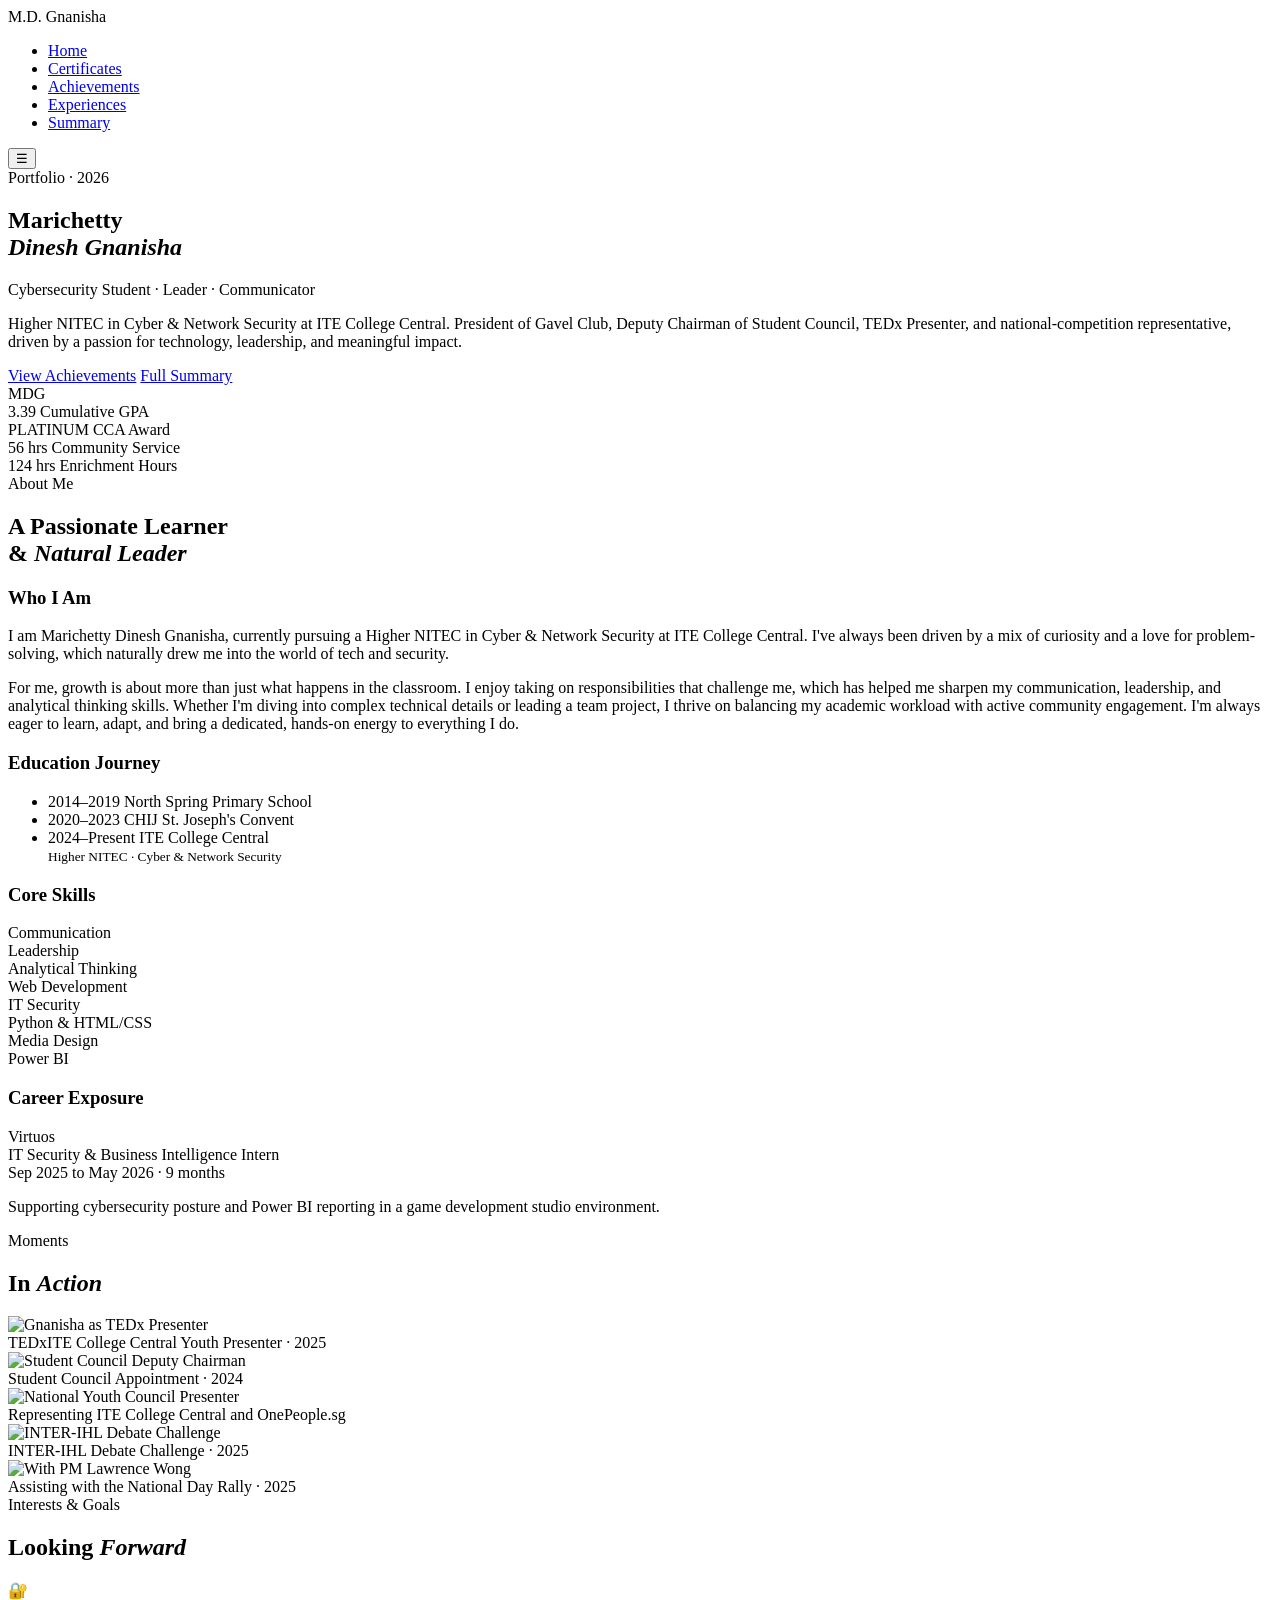
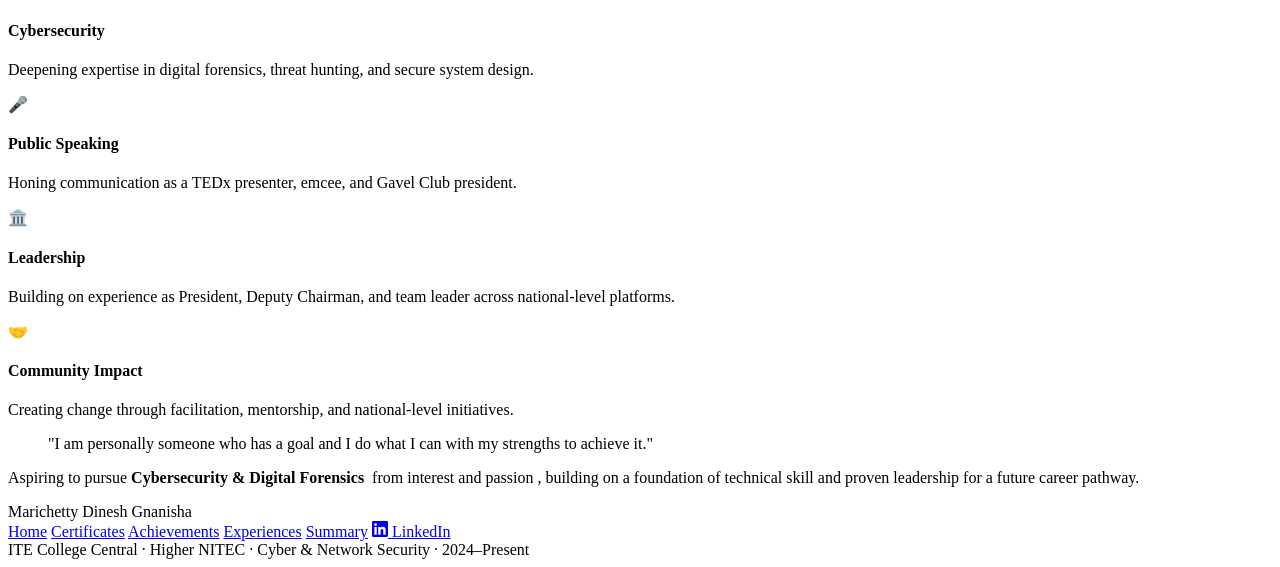
==== index.html @ 8b44d262 "Add files via upload" ====
<!DOCTYPE html>
<html lang="en">
<head>
  <meta charset="UTF-8" />
  <meta name="viewport" content="width=device-width, initial-scale=1.0" />
  <title>Gnanisha Marichetty | Portfolio</title>
  <link rel="stylesheet" href="style.css" />
  <link href="https://fonts.googleapis.com/css2?family=Playfair+Display:ital,wght@0,400;0,700;0,900;1,400&family=DM+Sans:wght@300;400;500;600&display=swap" rel="stylesheet">
</head>
<body class="page-home">

  <!-- NAV -->
  <nav class="navbar">
    <div class="nav-logo">M.D. Gnanisha</div>
    <ul class="nav-links">
      <li><a href="index.html" class="active">Home</a></li>
      <li><a href="certificates.html">Certificates</a></li>
      <li><a href="achievements.html">Achievements</a></li>
      <li><a href="experiences.html">Experiences</a></li>
      <li><a href="summary.html">Summary</a></li>
    </ul>
    <button class="nav-toggle" onclick="toggleMenu()">&#9776;</button>
  </nav>

  <!-- HERO SECTION -->
  <section class="hero">
    <div class="hero-bg-accent"></div>
    <div class="hero-content">
      <div class="hero-text">
        <span class="hero-eyebrow">Portfolio · 2026</span>
        <h1 class="hero-name">Marichetty<br><em>Dinesh Gnanisha</em></h1>
        <p class="hero-tagline">Cybersecurity Student · Leader · Communicator</p>
        <p class="hero-intro">
          Higher NITEC in Cyber &amp; Network Security at ITE College Central.
          President of Gavel Club, Deputy Chairman of Student Council,
          TEDx Presenter, and national-competition representative, driven by a
          passion for technology, leadership, and meaningful impact.
        </p>
        <div class="hero-btns">
          <a href="achievements.html" class="btn-primary">View Achievements</a>
          <a href="summary.html" class="btn-outline">Full Summary</a>
        </div>
      </div>
      <div class="hero-photo-wrap">
        <div class="photo-ring"></div>
        <img src= "img_profile_dark.jpg" ="Gnanisha Marichetty" class="hero-photo" onerror="this.style.display='none'; this.nextElementSibling.style.display='flex'">
        <div class="hero-photo-fallback">
          <span>MDG</span>
        </div>
      </div>
    </div>
  </section>

  <!-- QUICK STATS -->
  <section class="stats-section">
    <div class="stats-grid">
      <div class="stat-card">
        <span class="stat-num">3.39</span>
        <span class="stat-label">Cumulative GPA</span>
      </div>
      <div class="stat-card">
        <span class="stat-num">PLATINUM</span>
        <span class="stat-label">CCA Award</span>
      </div>
      <div class="stat-card">
        <span class="stat-num">56 hrs</span>
        <span class="stat-label">Community Service</span>
      </div>
      <div class="stat-card">
        <span class="stat-num">124 hrs</span>
        <span class="stat-label">Enrichment Hours</span>
      </div>
    </div>
  </section>

  <!-- ABOUT ME -->
  <section class="about-section">
    <div class="section-inner">
      <div class="section-label">About Me</div>
      <h2 class="section-title">A Passionate Learner<br>&amp; <em>Natural Leader</em></h2>
      <div class="about-grid">
        <div class="about-block">
          <h3>Who I Am</h3>
          <p>I am Marichetty Dinesh Gnanisha, currently pursuing a Higher NITEC in Cyber &amp; Network Security at ITE College Central. I've always been driven by a mix of curiosity and a love for problem-solving, which naturally drew me into the world of tech and security.</p>
          <p>For me, growth is about more than just what happens in the classroom. I enjoy taking on responsibilities that challenge me, which has helped me sharpen my communication, leadership, and analytical thinking skills. Whether I'm diving into complex technical details or leading a team project, I thrive on balancing my academic workload with active community engagement. I'm always eager to learn, adapt, and bring a dedicated, hands-on energy to everything I do.</p>
        </div>
        <div class="about-block">
          <h3>Education Journey</h3>
          <ul class="edu-list">
            <li>
              <span class="edu-year">2014–2019</span>
              <span class="edu-school">North Spring Primary School</span>
            </li>
            <li>
              <span class="edu-year">2020–2023</span>
              <span class="edu-school">CHIJ St. Joseph's Convent</span>
            </li>
            <li>
              <span class="edu-year">2024–Present</span>
              <span class="edu-school">ITE College Central<br><small>Higher NITEC · Cyber &amp; Network Security</small></span>
            </li>
          </ul>
        </div>
        <div class="about-block">
          <h3>Core Skills</h3>
          <div class="skills-group">
            <div class="skill-tag">Communication</div>
            <div class="skill-tag">Leadership</div>
            <div class="skill-tag">Analytical Thinking</div>
            <div class="skill-tag">Web Development</div>
            <div class="skill-tag">IT Security</div>
            <div class="skill-tag">Python &amp; HTML/CSS</div>
            <div class="skill-tag">Media Design</div>
            <div class="skill-tag">Power BI</div>
          </div>
        </div>
        <div class="about-block">
          <h3>Career Exposure</h3>
          <div class="internship-card">
            <div class="intern-company">Virtuos</div>
            <div class="intern-role">IT Security &amp; Business Intelligence Intern</div>
            <div class="intern-duration">Sep 2025 to May 2026 · 9 months</div>
            <p>Supporting cybersecurity posture and Power BI reporting in a game development studio environment.</p>
          </div>
        </div>
      </div>
    </div>
  </section>

  <!-- PHOTO GALLERY STRIP -->
  <section class="gallery-strip">
    <div class="section-inner">
      <div class="section-label">Moments</div>
      <h2 class="section-title">In <em>Action</em></h2>
      <div class="gallery-grid">
        <div class="gallery-item gallery-item-wide">
          <img src="img_presenter.png" alt="Gnanisha as TEDx Presenter" loading="lazy">
          <div class="gallery-caption">TEDxITE College Central Youth Presenter · 2025</div>
        </div>
        <div class="gallery-item">
          <img src= "img_profile_white.jpg" alt="Student Council Deputy Chairman" loading="lazy">
          <div class="gallery-caption">Student Council Appointment · 2024</div>
        </div>
        <div class="gallery-item">
          <img src= "WhatsApp Image 2026-06-02 at 8.18.15 PM.jpeg" alt="National Youth Council Presenter" loading="lazy">
          <div class="gallery-caption">Representing ITE College Central and OnePeople.sg </div>
        </div>
        <div class="gallery-item">
          <img src= "img_selfie.jpg" alt="INTER-IHL Debate Challenge" loading="lazy">
          <div class="gallery-caption">INTER-IHL Debate Challenge · 2025</div>
        </div>
        <div class="gallery-item">
          <img src= "img_deputy.jpg" alt="With PM Lawrence Wong" loading="lazy">
          <div class="gallery-caption">Assisting with the National Day Rally&nbsp;· 2025</div>
        </div>
      </div>
    </div>
  </section>

  <!-- INTERESTS -->
  <section class="interests-section">
    <div class="section-inner">
      <div class="section-label">Interests &amp; Goals</div>
      <h2 class="section-title">Looking <em>Forward</em></h2>
      <div class="interests-row">
        <div class="interest-item">
          <div class="interest-icon">🔐</div>
          <h4>Cybersecurity</h4>
          <p>Deepening expertise in digital forensics, threat hunting, and secure system design.</p>
        </div>
        <div class="interest-item">
          <div class="interest-icon">🎤</div>
          <h4>Public Speaking</h4>
          <p>Honing communication as a TEDx presenter, emcee, and Gavel Club president.</p>
        </div>
        <div class="interest-item">
          <div class="interest-icon">🏛️</div>
          <h4>Leadership</h4>
          <p>Building on experience as President, Deputy Chairman, and team leader across national-level platforms.</p>
        </div>
        <div class="interest-item">
          <div class="interest-icon">🤝</div>
          <h4>Community Impact</h4>
          <p>Creating change through facilitation, mentorship, and national-level initiatives.</p>
        </div>
      </div>
      <div class="aspiration-box">
        <blockquote>
          "I am personally someone who has a goal and I do what I can with my strengths to achieve it."
        </blockquote>
        <p>Aspiring to pursue <strong>Cybersecurity &amp; Digital Forensics</strong> &nbsp;from interest and passion , building on a foundation of technical skill and proven leadership for a future career pathway.</p>
      </div>
    </div>
  </section>

  <!-- FOOTER -->
  <footer class="footer">
    <div class="footer-inner">
      <div class="footer-name">Marichetty Dinesh Gnanisha</div>
      <div class="footer-links">
        <a href="index.html">Home</a>
        <a href="certificates.html">Certificates</a>
        <a href="achievements.html">Achievements</a>
        <a href="experiences.html">Experiences</a>
        <a href="summary.html">Summary</a>
        <a href="https://www.linkedin.com/in/gnanisha-marichetty/" target="_blank" rel="noopener" class="footer-linkedin">
          <svg xmlns="http://www.w3.org/2000/svg" width="16" height="16" fill="currentColor" viewBox="0 0 24 24"><path d="M20.447 20.452h-3.554v-5.569c0-1.328-.027-3.037-1.852-3.037-1.853 0-2.136 1.445-2.136 2.939v5.667H9.351V9h3.414v1.561h.046c.477-.9 1.637-1.85 3.37-1.85 3.601 0 4.267 2.37 4.267 5.455v6.286zM5.337 7.433a2.062 2.062 0 0 1-2.063-2.065 2.064 2.064 0 1 1 2.063 2.065zm1.782 13.019H3.555V9h3.564v11.452zM22.225 0H1.771C.792 0 0 .774 0 1.729v20.542C0 23.227.792 24 1.771 24h20.451C23.2 24 24 23.227 24 22.271V1.729C24 .774 23.2 0 22.222 0h.003z"/></svg>
          LinkedIn
        </a>
      </div>
      <div class="footer-note">ITE College Central · Higher NITEC · Cyber &amp; Network Security · 2024–Present</div>
    </div>
  </footer>

  <script src="main.js"></script>
</body>
</html>
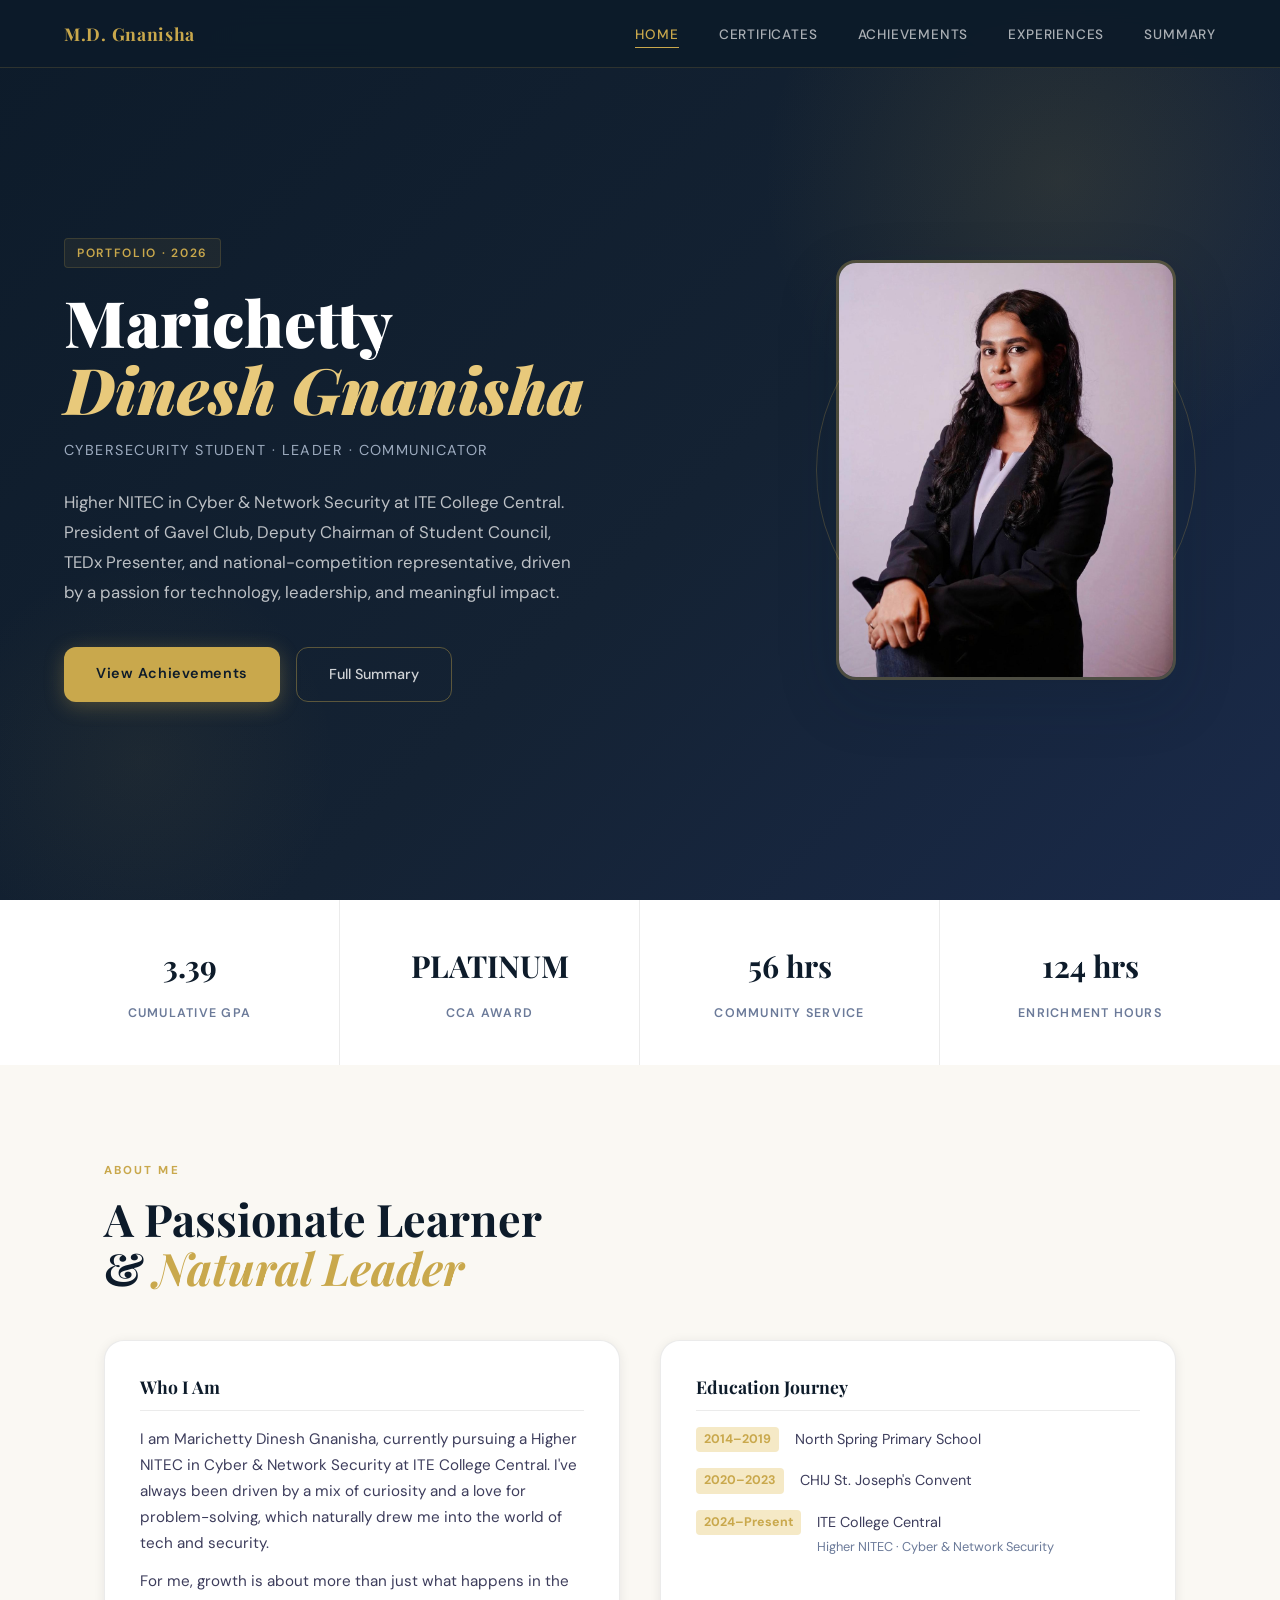
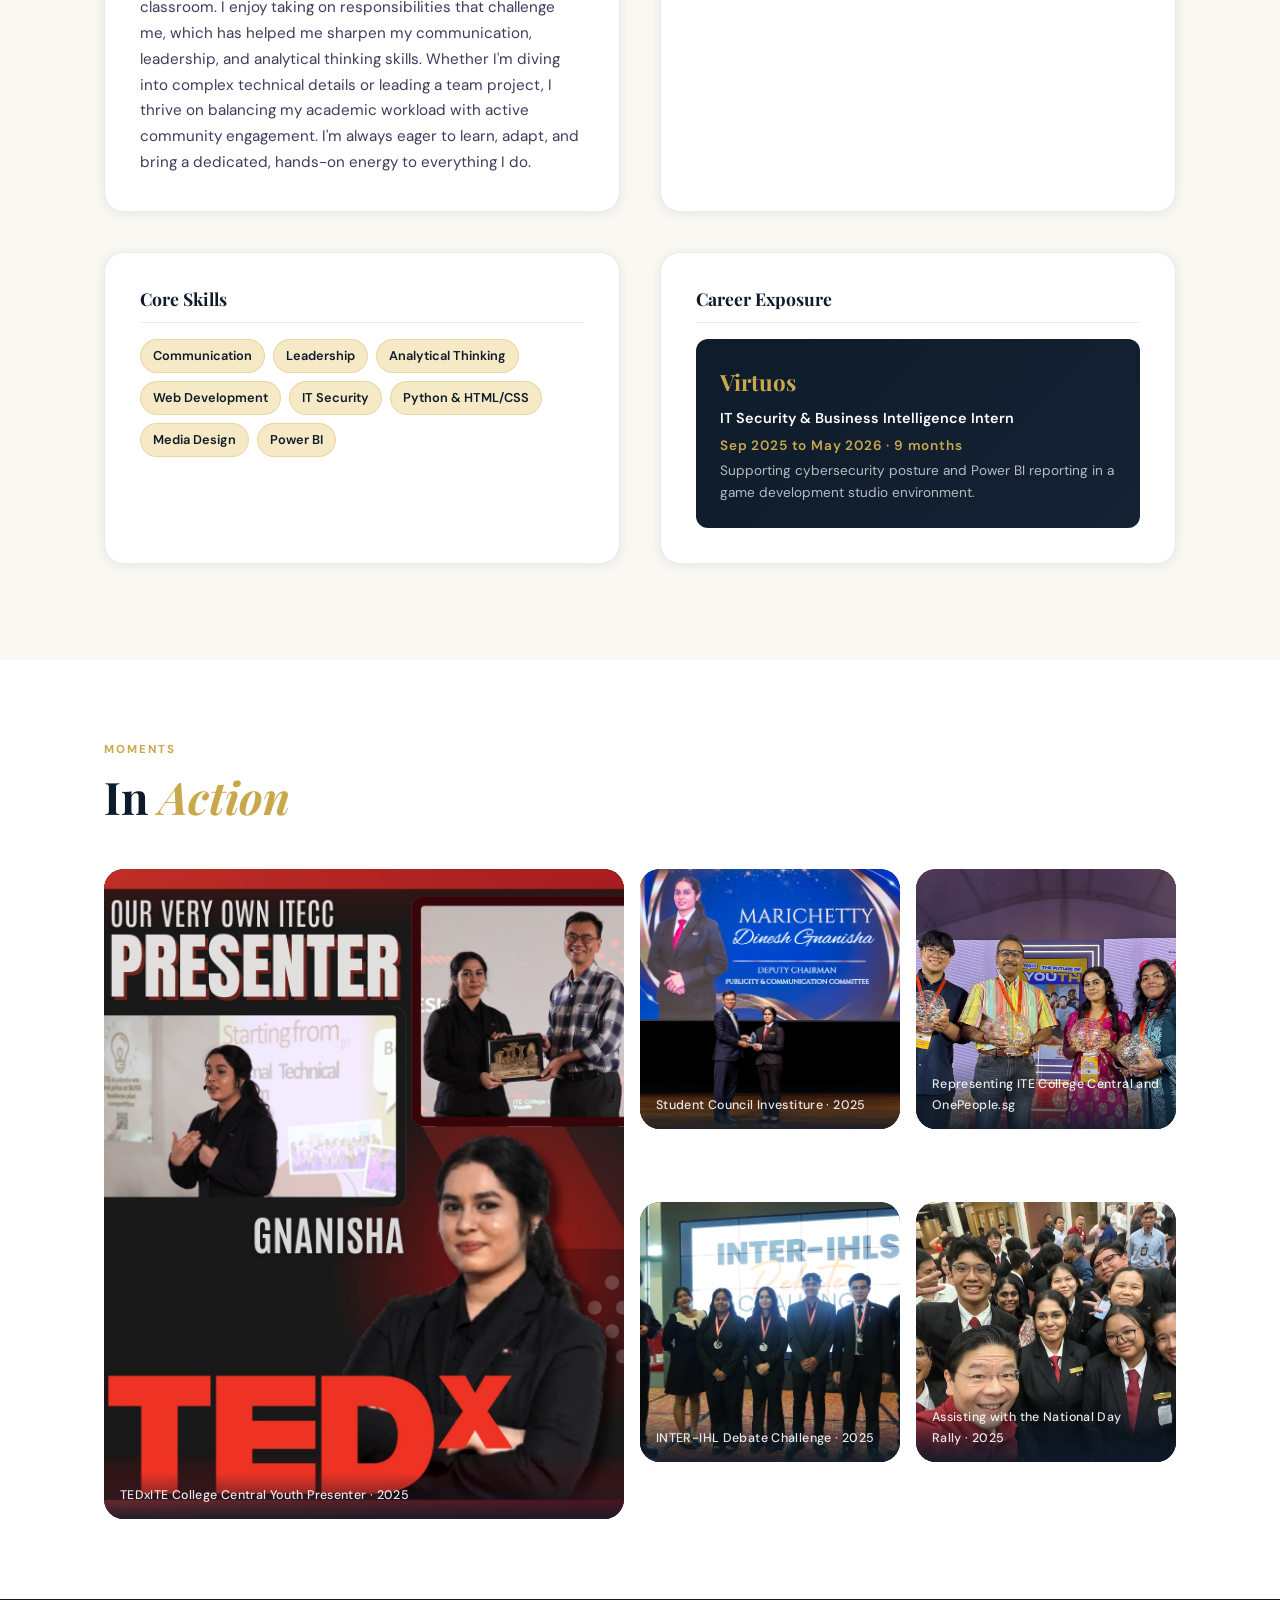
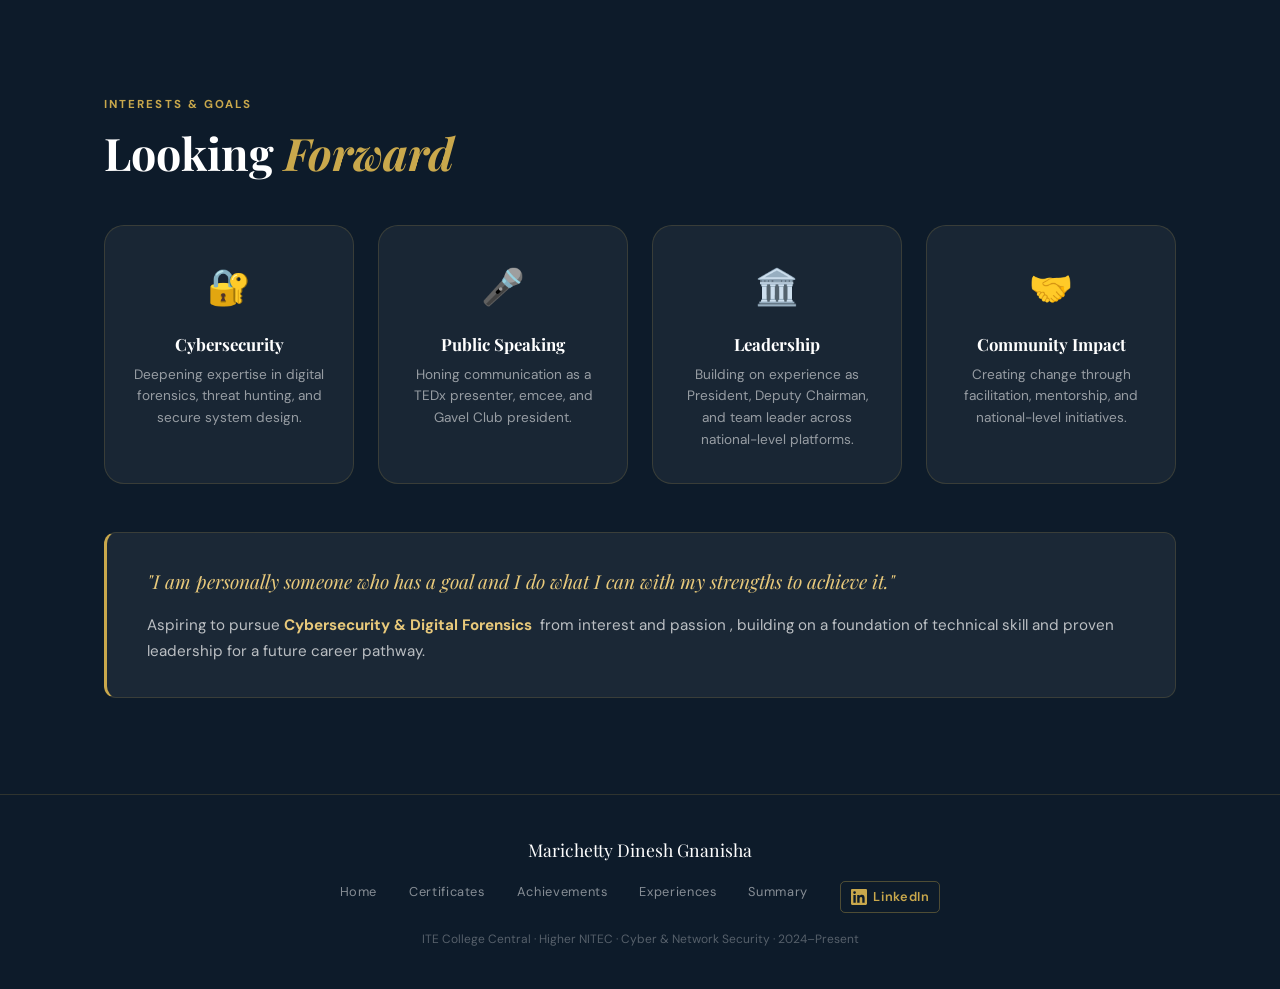
==== commit b1d5aa82: "Update index.html" ====
--- a/index.html
+++ b/index.html
@@ -139,7 +139,7 @@
         </div>
         <div class="gallery-item">
           <img src= "img_profile_white.jpg" alt="Student Council Deputy Chairman" loading="lazy">
-          <div class="gallery-caption">Student Council Appointment · 2024</div>
+          <div class="gallery-caption">Student Council Investiture · 2025</div>
         </div>
         <div class="gallery-item">
           <img src= "WhatsApp Image 2026-06-02 at 8.18.15 PM.jpeg" alt="National Youth Council Presenter" loading="lazy">
--- a/style.css
+++ b/style.css
@@ -0,0 +1,1545 @@
+/* ============================================================
+   GNANISHA PORTFOLIO – MAIN STYLESHEET
+   Design: Refined editorial with dark navy + warm gold accents
+   Fonts: Playfair Display (headings) + DM Sans (body)
+   ============================================================ */
+
+/* ---------- RESET & BASE ---------- */
+*, *::before, *::after { box-sizing: border-box; margin: 0; padding: 0; }
+
+:root {
+  --navy:       #0d1b2a;
+  --navy-mid:   #142233;
+  --navy-light: #1e3352;
+  --gold:       #c9a84c;
+  --gold-light: #e8c97b;
+  --gold-pale:  #f5e9c6;
+  --cream:      #faf8f3;
+  --white:      #ffffff;
+  --text-dark:  #1a1a2e;
+  --text-mid:   #3d3d5c;
+  --text-soft:  #6b7a99;
+  --text-light: #9eacc0;
+  --border:     rgba(201,168,76,0.18);
+  --border-soft: rgba(0,0,0,0.08);
+  --shadow-sm:  0 2px 12px rgba(13,27,42,0.08);
+  --shadow-md:  0 8px 32px rgba(13,27,42,0.14);
+  --shadow-lg:  0 20px 60px rgba(13,27,42,0.18);
+  --radius:     12px;
+  --radius-lg:  20px;
+  --transition: 0.3s ease;
+}
+
+html { scroll-behavior: smooth; }
+
+body {
+  font-family: 'DM Sans', sans-serif;
+  font-weight: 400;
+  font-size: 16px;
+  line-height: 1.7;
+  color: var(--text-dark);
+  background: var(--cream);
+  overflow-x: hidden;
+}
+
+a { color: inherit; text-decoration: none; }
+img { max-width: 100%; display: block; }
+ul { list-style: none; }
+
+/* ---------- TYPOGRAPHY ---------- */
+.playfair { font-family: 'Playfair Display', serif; }
+
+h1, h2, h3, h4 { font-family: 'Playfair Display', serif; line-height: 1.2; color: var(--navy); }
+
+em { font-style: italic; color: var(--gold); }
+
+/* ---------- NAVBAR ---------- */
+.navbar {
+  position: fixed;
+  top: 0; left: 0; right: 0;
+  z-index: 100;
+  display: flex;
+  align-items: center;
+  justify-content: space-between;
+  padding: 0 5%;
+  height: 68px;
+  background: rgba(13, 27, 42, 0.97);
+  backdrop-filter: blur(12px);
+  border-bottom: 1px solid var(--border);
+}
+
+.nav-logo {
+  font-family: 'Playfair Display', serif;
+  font-size: 1.4rem;
+  font-weight: 700;
+  color: var(--gold);
+  letter-spacing: 0.08em;
+}
+
+.nav-links {
+  display: flex;
+  gap: 2.5rem;
+  align-items: center;
+}
+
+.nav-links a {
+  font-size: 0.85rem;
+  font-weight: 500;
+  letter-spacing: 0.06em;
+  text-transform: uppercase;
+  color: rgba(255,255,255,0.65);
+  transition: color var(--transition);
+  position: relative;
+  padding-bottom: 3px;
+}
+
+.nav-links a::after {
+  content: '';
+  position: absolute;
+  bottom: -2px; left: 0;
+  width: 0; height: 1px;
+  background: var(--gold);
+  transition: width var(--transition);
+}
+
+.nav-links a:hover,
+.nav-links a.active {
+  color: var(--gold);
+}
+
+.nav-links a.active::after,
+.nav-links a:hover::after { width: 100%; }
+
+.nav-toggle {
+  display: none;
+  background: none;
+  border: none;
+  color: var(--gold);
+  font-size: 1.5rem;
+  cursor: pointer;
+}
+
+/* ---------- HERO (HOME) ---------- */
+.hero {
+  min-height: 100vh;
+  background: linear-gradient(135deg, var(--navy) 0%, var(--navy-mid) 55%, #1a2a4a 100%);
+  display: flex;
+  align-items: center;
+  position: relative;
+  overflow: hidden;
+  padding: 100px 5% 60px;
+}
+
+.hero-bg-accent {
+  position: absolute;
+  top: -120px; right: -80px;
+  width: 600px; height: 600px;
+  background: radial-gradient(circle, rgba(201,168,76,0.12) 0%, transparent 70%);
+  border-radius: 50%;
+  pointer-events: none;
+}
+
+.hero::before {
+  content: '';
+  position: absolute;
+  bottom: -60px; left: -60px;
+  width: 400px; height: 400px;
+  background: radial-gradient(circle, rgba(201,168,76,0.06) 0%, transparent 70%);
+  border-radius: 50%;
+  pointer-events: none;
+}
+
+.hero-content {
+  max-width: 1200px;
+  margin: 0 auto;
+  width: 100%;
+  display: grid;
+  grid-template-columns: 1fr 420px;
+  gap: 5rem;
+  align-items: center;
+  position: relative;
+  z-index: 1;
+}
+
+.hero-eyebrow {
+  display: inline-block;
+  font-size: 0.75rem;
+  font-weight: 600;
+  letter-spacing: 0.14em;
+  text-transform: uppercase;
+  color: var(--gold);
+  margin-bottom: 1.2rem;
+  padding: 4px 12px;
+  border: 1px solid var(--border);
+  border-radius: 4px;
+  background: rgba(201,168,76,0.08);
+}
+
+.hero-name {
+  font-size: clamp(2.8rem, 5vw, 4.5rem);
+  font-weight: 900;
+  color: var(--white);
+  line-height: 1.05;
+  margin-bottom: 1rem;
+}
+
+.hero-name em {
+  color: var(--gold-light);
+}
+
+.hero-tagline {
+  font-size: 0.9rem;
+  letter-spacing: 0.1em;
+  text-transform: uppercase;
+  color: var(--text-light);
+  margin-bottom: 1.5rem;
+}
+
+.hero-intro {
+  font-size: 1.05rem;
+  color: rgba(255,255,255,0.72);
+  line-height: 1.8;
+  max-width: 520px;
+  margin-bottom: 2.5rem;
+}
+
+.hero-btns {
+  display: flex;
+  gap: 1rem;
+  flex-wrap: wrap;
+}
+
+.btn-primary {
+  padding: 14px 32px;
+  background: var(--gold);
+  color: var(--navy);
+  font-weight: 600;
+  font-size: 0.9rem;
+  letter-spacing: 0.04em;
+  border-radius: var(--radius);
+  transition: all var(--transition);
+  box-shadow: 0 4px 20px rgba(201,168,76,0.3);
+}
+
+.btn-primary:hover {
+  background: var(--gold-light);
+  transform: translateY(-2px);
+  box-shadow: 0 8px 28px rgba(201,168,76,0.4);
+}
+
+.btn-outline {
+  padding: 14px 32px;
+  border: 1.5px solid rgba(201,168,76,0.4);
+  color: rgba(255,255,255,0.8);
+  font-weight: 500;
+  font-size: 0.9rem;
+  border-radius: var(--radius);
+  transition: all var(--transition);
+}
+
+.btn-outline:hover {
+  border-color: var(--gold);
+  color: var(--gold);
+  background: rgba(201,168,76,0.06);
+}
+
+/* HERO PHOTO */
+.hero-photo-wrap {
+  position: relative;
+  display: flex;
+  justify-content: center;
+  align-items: center;
+}
+
+.photo-ring {
+  position: absolute;
+  width: 380px; height: 380px;
+  border-radius: 50%;
+  border: 1px solid rgba(201,168,76,0.25);
+  animation: ringPulse 3s ease-in-out infinite;
+}
+
+@keyframes ringPulse {
+  0%, 100% { transform: scale(1); opacity: 0.6; }
+  50%       { transform: scale(1.04); opacity: 1; }
+}
+
+.hero-photo {
+  width: 340px; height: 420px;
+  object-fit: cover;
+  border-radius: var(--radius-lg);
+  border: 3px solid rgba(201,168,76,0.3);
+  box-shadow: var(--shadow-lg);
+  position: relative;
+  z-index: 1;
+}
+
+.hero-photo-fallback {
+  display: none;
+  width: 340px; height: 420px;
+  background: linear-gradient(135deg, var(--navy-light), var(--navy));
+  border-radius: var(--radius-lg);
+  border: 3px solid var(--border);
+  justify-content: center;
+  align-items: center;
+  font-family: 'Playfair Display', serif;
+  font-size: 4rem;
+  font-weight: 700;
+  color: var(--gold);
+  box-shadow: var(--shadow-lg);
+}
+
+/* ---------- STATS ---------- */
+.stats-section {
+  background: var(--white);
+  padding: 0;
+  position: relative;
+  z-index: 2;
+}
+
+.stats-grid {
+  display: grid;
+  grid-template-columns: repeat(4, 1fr);
+  max-width: 1200px;
+  margin: 0 auto;
+}
+
+.stat-card {
+  padding: 2.5rem 2rem;
+  text-align: center;
+  border-right: 1px solid var(--border-soft);
+  transition: background var(--transition);
+}
+
+.stat-card:last-child { border-right: none; }
+.stat-card:hover { background: var(--gold-pale); }
+
+.stat-num {
+  display: block;
+  font-family: 'Playfair Display', serif;
+  font-size: 1.9rem;
+  font-weight: 700;
+  color: var(--navy);
+  margin-bottom: 0.4rem;
+}
+
+.stat-label {
+  font-size: 0.78rem;
+  font-weight: 600;
+  letter-spacing: 0.1em;
+  text-transform: uppercase;
+  color: var(--text-soft);
+}
+
+/* ---------- SECTIONS ---------- */
+.section-inner {
+  max-width: 1200px;
+  margin: 0 auto;
+  padding: 0 5%;
+}
+
+.section-label {
+  font-size: 0.72rem;
+  font-weight: 700;
+  letter-spacing: 0.18em;
+  text-transform: uppercase;
+  color: var(--gold);
+  margin-bottom: 0.8rem;
+}
+
+.section-title {
+  font-size: clamp(2rem, 3.5vw, 3rem);
+  font-weight: 700;
+  color: var(--navy);
+  line-height: 1.1;
+  margin-bottom: 3rem;
+}
+
+/* ---------- ABOUT SECTION ---------- */
+.about-section {
+  padding: 6rem 0;
+  background: var(--cream);
+}
+
+.about-grid {
+  display: grid;
+  grid-template-columns: repeat(2, 1fr);
+  gap: 2.5rem;
+}
+
+.about-block {
+  background: var(--white);
+  border-radius: var(--radius-lg);
+  padding: 2.2rem;
+  border: 1px solid var(--border-soft);
+  box-shadow: var(--shadow-sm);
+  transition: box-shadow var(--transition), transform var(--transition);
+}
+
+.about-block:hover {
+  box-shadow: var(--shadow-md);
+  transform: translateY(-3px);
+}
+
+.about-block h3 {
+  font-size: 1.1rem;
+  font-weight: 700;
+  color: var(--navy);
+  margin-bottom: 1rem;
+  padding-bottom: 0.8rem;
+  border-bottom: 1px solid var(--border-soft);
+}
+
+.about-block p { color: var(--text-mid); font-size: 0.95rem; margin-bottom: 0.8rem; }
+.about-block p:last-child { margin-bottom: 0; }
+
+.edu-list { display: flex; flex-direction: column; gap: 1rem; }
+.edu-list li { display: flex; gap: 1rem; align-items: flex-start; }
+.edu-year { font-size: 0.78rem; font-weight: 700; color: var(--gold); background: var(--gold-pale); padding: 2px 8px; border-radius: 4px; white-space: nowrap; }
+.edu-school { font-size: 0.9rem; color: var(--text-mid); }
+.edu-school small { display: block; font-size: 0.8rem; color: var(--text-soft); margin-top: 2px; }
+
+.skills-group { display: flex; flex-wrap: wrap; gap: 0.5rem; }
+.skill-tag { background: var(--gold-pale); color: var(--navy); font-size: 0.8rem; font-weight: 600; padding: 5px 12px; border-radius: 20px; border: 1px solid rgba(201,168,76,0.3); }
+
+.internship-card {
+  background: linear-gradient(135deg, var(--navy) 0%, var(--navy-mid) 100%);
+  border-radius: var(--radius);
+  padding: 1.5rem;
+  color: var(--white);
+}
+
+.intern-company { font-family: 'Playfair Display', serif; font-size: 1.4rem; font-weight: 700; color: var(--gold); margin-bottom: 0.3rem; }
+.intern-role { font-size: 0.9rem; font-weight: 600; color: var(--white); margin-bottom: 0.2rem; }
+.intern-duration { font-size: 0.78rem; color: rgba(255,255,255,0.55); letter-spacing: 0.06em; margin-bottom: 0.8rem; }
+.internship-card p { font-size: 0.85rem; color: rgba(255,255,255,0.7); line-height: 1.6; }
+
+/* ---------- INTERESTS ---------- */
+.interests-section { padding: 6rem 0; background: var(--navy); }
+.interests-section .section-label { color: var(--gold); }
+.interests-section .section-title { color: var(--white); }
+
+.interests-row {
+  display: grid;
+  grid-template-columns: repeat(4, 1fr);
+  gap: 1.5rem;
+  margin-bottom: 3rem;
+}
+
+.interest-item {
+  background: rgba(255,255,255,0.05);
+  border: 1px solid var(--border);
+  border-radius: var(--radius-lg);
+  padding: 2rem 1.5rem;
+  text-align: center;
+  transition: background var(--transition), transform var(--transition);
+}
+
+.interest-item:hover {
+  background: rgba(201,168,76,0.1);
+  transform: translateY(-4px);
+}
+
+.interest-icon { font-size: 2.2rem; margin-bottom: 1rem; }
+.interest-item h4 { color: var(--white); font-size: 1.05rem; margin-bottom: 0.6rem; }
+.interest-item p { font-size: 0.85rem; color: rgba(255,255,255,0.55); line-height: 1.6; }
+
+.aspiration-box {
+  background: rgba(255,255,255,0.06);
+  border: 1px solid var(--border);
+  border-left: 3px solid var(--gold);
+  border-radius: var(--radius);
+  padding: 2rem 2.5rem;
+}
+
+.aspiration-box blockquote {
+  font-family: 'Playfair Display', serif;
+  font-style: italic;
+  font-size: 1.2rem;
+  color: var(--gold-light);
+  margin-bottom: 1rem;
+}
+
+.aspiration-box p { font-size: 0.95rem; color: rgba(255,255,255,0.7); }
+.aspiration-box strong { color: var(--gold-light); }
+
+/* ---------- PAGE HERO (inner pages) ---------- */
+.page-hero {
+  padding: 140px 5% 70px;
+  background: linear-gradient(135deg, var(--navy) 0%, var(--navy-mid) 100%);
+  position: relative;
+  overflow: hidden;
+}
+
+.page-hero::before {
+  content: '';
+  position: absolute;
+  top: -100px; right: -100px;
+  width: 500px; height: 500px;
+  background: radial-gradient(circle, rgba(201,168,76,0.1) 0%, transparent 70%);
+  border-radius: 50%;
+}
+
+.page-hero-ach { background: linear-gradient(135deg, #0d1b2a 0%, #1a1a3e 100%); }
+.page-hero-exp { background: linear-gradient(135deg, #0d2015 0%, #0d1b2a 100%); }
+.page-hero-sum { background: linear-gradient(135deg, #1a0d2e 0%, #0d1b2a 100%); }
+
+.page-hero-inner { max-width: 900px; margin: 0 auto; position: relative; z-index: 1; }
+.page-hero-title { font-size: clamp(2.5rem, 4vw, 3.8rem); color: var(--white); margin-bottom: 1rem; }
+.page-hero p { font-size: 1.05rem; color: rgba(255,255,255,0.65); max-width: 600px; }
+
+/* ---------- CERTIFICATES ---------- */
+.cert-main {}
+.cert-section { padding: 6rem 0; background: var(--cream); }
+.cert-section-alt { background: var(--white); }
+
+.nlevel-grid {
+  display: grid;
+  grid-template-columns: 1fr 1.6fr;
+  gap: 2rem;
+  margin-bottom: 2rem;
+}
+
+.nlevel-card {
+  background: var(--white);
+  border-radius: var(--radius-lg);
+  padding: 2.5rem;
+  border: 1px solid var(--border-soft);
+  box-shadow: var(--shadow-sm);
+  transition: box-shadow var(--transition);
+}
+
+.nlevel-card:hover { box-shadow: var(--shadow-md); }
+
+.nlevel-primary {
+  border: 2px solid var(--gold);
+  box-shadow: 0 8px 32px rgba(201,168,76,0.15);
+}
+
+.nlevel-badge {
+  display: inline-block;
+  font-size: 0.75rem;
+  font-weight: 700;
+  letter-spacing: 0.1em;
+  padding: 4px 12px;
+  border-radius: 4px;
+  margin-bottom: 1rem;
+}
+
+.badge-na { background: rgba(74,144,226,0.12); color: #2b6cb0; }
+.badge-nt { background: var(--gold-pale); color: #7a5c00; }
+
+.nlevel-card h3 { font-size: 1.15rem; margin-bottom: 1.2rem; }
+
+.nlevel-details { margin-bottom: 1.5rem; }
+.detail-row { display: flex; justify-content: space-between; padding: 0.5rem 0; border-bottom: 1px solid var(--border-soft); font-size: 0.88rem; }
+.detail-label { color: var(--text-soft); font-weight: 500; }
+.detail-val { color: var(--text-dark); font-weight: 600; }
+.detail-val.highlight { color: var(--gold); }
+
+.results-table { width: 100%; border-collapse: collapse; font-size: 0.9rem; }
+.results-table th { text-align: left; padding: 8px 10px; background: var(--cream); font-size: 0.75rem; letter-spacing: 0.06em; text-transform: uppercase; color: var(--text-soft); }
+.results-table td { padding: 10px; border-bottom: 1px solid var(--border-soft); color: var(--text-mid); }
+
+.grade { font-weight: 700; padding: 3px 10px; border-radius: 4px; font-size: 0.85rem; }
+.grade-a { background: rgba(72,187,120,0.12); color: #276749; }
+.grade-c { background: rgba(237,137,54,0.12); color: #7b341e; }
+.grade-good { background: rgba(66,153,225,0.12); color: #2b4fa8; }
+
+.cert-cards-grid {
+  display: grid;
+  grid-template-columns: repeat(4, 1fr);
+  gap: 1.5rem;
+  margin-bottom: 3rem;
+}
+
+.cert-card {
+  background: var(--cream);
+  border-radius: var(--radius-lg);
+  padding: 2rem 1.8rem;
+  border: 1px solid var(--border-soft);
+  text-align: center;
+  transition: all var(--transition);
+  position: relative;
+}
+
+.cert-card:hover {
+  box-shadow: var(--shadow-md);
+  transform: translateY(-4px);
+  background: var(--white);
+}
+
+.cert-card-highlight {
+  background: var(--navy);
+  border-color: var(--gold);
+}
+
+.cert-card-highlight h3, .cert-card-highlight p { color: var(--white); }
+.cert-card-highlight .cert-icon { filter: none; }
+.cert-card-highlight .cert-year { background: var(--gold); color: var(--navy); }
+
+.cert-icon { font-size: 2rem; margin-bottom: 1rem; }
+.cert-card h3 { font-size: 1rem; margin-bottom: 0.7rem; color: var(--navy); }
+.cert-card p { font-size: 0.85rem; color: var(--text-soft); line-height: 1.6; margin-bottom: 1rem; }
+.cert-year { font-size: 0.72rem; font-weight: 700; letter-spacing: 0.1em; background: var(--gold-pale); color: var(--navy); padding: 3px 10px; border-radius: 4px; }
+
+/* GPA BLOCK */
+.gpa-block {
+  background: var(--navy);
+  border-radius: var(--radius-lg);
+  padding: 2.5rem 3rem;
+  display: flex;
+  align-items: center;
+  justify-content: center;
+  gap: 3rem;
+}
+
+.gpa-item { text-align: center; }
+.gpa-num { display: block; font-family: 'Playfair Display', serif; font-size: 2rem; font-weight: 700; color: var(--white); margin-bottom: 0.3rem; }
+.gpa-lbl { font-size: 0.75rem; letter-spacing: 0.1em; text-transform: uppercase; color: var(--text-light); }
+.platinum-text { color: var(--gold) !important; }
+.gpa-divider { width: 1px; height: 60px; background: var(--border); }
+
+/* TIMELINE CERTS */
+.timeline-certs {
+  position: relative;
+  padding-left: 2.5rem;
+}
+
+.timeline-certs::before {
+  content: '';
+  position: absolute;
+  left: 10px; top: 0; bottom: 0;
+  width: 1px;
+  background: linear-gradient(to bottom, var(--gold), transparent);
+}
+
+.timeline-item {
+  position: relative;
+  padding-bottom: 2.5rem;
+  display: flex;
+  gap: 1.5rem;
+  align-items: flex-start;
+}
+
+.timeline-dot {
+  position: absolute;
+  left: -2rem;
+  top: 5px;
+  width: 14px; height: 14px;
+  border-radius: 50%;
+  background: var(--white);
+  border: 2px solid var(--gold);
+  flex-shrink: 0;
+}
+
+.dot-gold { background: var(--gold) !important; }
+
+.timeline-content { flex: 1; }
+.timeline-year { font-size: 0.72rem; font-weight: 700; letter-spacing: 0.1em; color: var(--gold); text-transform: uppercase; display: block; margin-bottom: 0.4rem; }
+.timeline-content h4 { font-size: 1rem; margin-bottom: 0.3rem; color: var(--navy); }
+.timeline-content p { font-size: 0.88rem; color: var(--text-soft); }
+
+/* ---------- ACHIEVEMENTS ---------- */
+.ach-main {}
+.ach-section { padding: 6rem 0; background: var(--cream); }
+.ach-section-alt { background: var(--white); }
+
+.ach-feature-grid {
+  display: grid;
+  grid-template-columns: 1.4fr 1fr 1fr;
+  gap: 2rem;
+}
+
+.ach-feature-card {
+  background: var(--white);
+  border-radius: var(--radius-lg);
+  padding: 2.5rem;
+  border: 1px solid var(--border-soft);
+  box-shadow: var(--shadow-sm);
+  transition: all var(--transition);
+  position: relative;
+}
+
+.ach-feature-card:hover {
+  box-shadow: var(--shadow-md);
+  transform: translateY(-4px);
+}
+
+.ach-featured {
+  background: linear-gradient(145deg, var(--navy) 0%, var(--navy-mid) 100%);
+  border-color: var(--gold);
+  box-shadow: 0 8px 40px rgba(13,27,42,0.25);
+}
+
+.ach-featured h3, .ach-featured h4, .ach-featured p { color: var(--white); }
+.ach-featured h4 { color: var(--gold-light); font-size: 0.9rem; margin-top: 0.2rem; }
+.ach-featured .ach-year-tag { background: var(--gold); color: var(--navy); }
+
+.ach-badge { font-size: 2.4rem; margin-bottom: 1.2rem; }
+.ach-feature-card h3 { font-size: 1.3rem; margin-bottom: 0.3rem; }
+.ach-feature-card h4 { font-size: 0.9rem; color: var(--gold); margin-bottom: 1rem; }
+.ach-feature-card p { font-size: 0.9rem; color: var(--text-soft); line-height: 1.7; margin-bottom: 1rem; }
+.ach-year-tag { font-size: 0.72rem; font-weight: 700; background: var(--gold-pale); color: var(--navy); padding: 4px 10px; border-radius: 4px; }
+
+.comp-grid {
+  display: grid;
+  grid-template-columns: repeat(2, 1fr);
+  gap: 2rem;
+}
+
+.comp-card {
+  background: var(--cream);
+  border-radius: var(--radius-lg);
+  padding: 2.5rem;
+  border: 1px solid var(--border-soft);
+  transition: all var(--transition);
+  position: relative;
+}
+
+.comp-card:hover { box-shadow: var(--shadow-md); transform: translateY(-3px); }
+
+.comp-card-podium {
+  background: var(--navy);
+  border-color: var(--gold);
+}
+
+.comp-card-podium .comp-rank { background: var(--gold); color: var(--navy); }
+.comp-card-podium h3 { color: var(--white); }
+.comp-card-podium .comp-org { color: var(--gold-light); }
+.comp-card-podium p { color: rgba(255,255,255,0.7); }
+.comp-card-podium .comp-tag, .comp-card-podium .comp-year { background: rgba(255,255,255,0.1); color: rgba(255,255,255,0.7); }
+
+.comp-rank {
+  display: inline-block;
+  font-size: 0.75rem;
+  font-weight: 700;
+  padding: 4px 12px;
+  border-radius: 4px;
+  background: var(--gold-pale);
+  color: #7a5c00;
+  margin-bottom: 0.8rem;
+}
+
+.comp-rank-participant { background: rgba(74,144,226,0.12); color: #2b6cb0; }
+.comp-rank-silver { background: rgba(160,174,192,0.2); color: #4a5568; }
+.comp-rank-top10 { background: rgba(72,187,120,0.12); color: #276749; }
+
+.comp-card h3 { font-size: 1.15rem; margin-bottom: 0.3rem; }
+.comp-org { font-size: 0.82rem; color: var(--text-soft); margin-bottom: 1rem; font-style: italic; }
+.comp-card p { font-size: 0.9rem; color: var(--text-mid); line-height: 1.7; margin-bottom: 1rem; }
+.comp-tag, .comp-year {
+  display: inline-block;
+  font-size: 0.72rem;
+  font-weight: 600;
+  padding: 3px 10px;
+  border-radius: 4px;
+  margin-right: 0.5rem;
+  background: var(--gold-pale);
+  color: var(--navy);
+}
+.comp-year { background: rgba(0,0,0,0.05); color: var(--text-soft); }
+
+/* SPEAKING LIST */
+.speaking-list { display: flex; flex-direction: column; gap: 1px; }
+
+.speaking-item {
+  display: flex;
+  gap: 2rem;
+  align-items: flex-start;
+  padding: 1.5rem;
+  border-radius: var(--radius);
+  transition: background var(--transition);
+}
+
+.speaking-item:hover { background: var(--white); }
+
+.speaking-meta { min-width: 120px; }
+.speaking-role {
+  display: inline-block;
+  font-size: 0.72rem;
+  font-weight: 700;
+  letter-spacing: 0.08em;
+  text-transform: uppercase;
+  padding: 4px 10px;
+  border-radius: 4px;
+  background: var(--gold-pale);
+  color: #7a5c00;
+  margin-bottom: 0.4rem;
+  white-space: nowrap;
+}
+.speaking-date { display: block; font-size: 0.78rem; color: var(--text-soft); }
+
+.speaking-info h4 { font-size: 1rem; margin-bottom: 0.3rem; color: var(--navy); }
+.speaking-info p { font-size: 0.88rem; color: var(--text-soft); }
+
+.extra-grid {
+  display: grid;
+  grid-template-columns: repeat(4, 1fr);
+  gap: 1.5rem;
+}
+
+.extra-card {
+  background: var(--white);
+  border-radius: var(--radius-lg);
+  padding: 2rem;
+  border: 1px solid var(--border-soft);
+  transition: all var(--transition);
+  text-align: center;
+}
+
+.extra-card:hover { box-shadow: var(--shadow-md); transform: translateY(-3px); }
+.extra-icon { font-size: 2rem; margin-bottom: 1rem; }
+.extra-card h4 { font-size: 0.95rem; margin-bottom: 0.5rem; color: var(--navy); }
+.extra-card p { font-size: 0.85rem; color: var(--text-soft); line-height: 1.6; }
+
+/* ---------- EXPERIENCES ---------- */
+.exp-main {}
+.exp-section { padding: 6rem 0; background: var(--cream); }
+.exp-section-alt { background: var(--white); }
+
+.internship-full {
+  background: var(--white);
+  border-radius: var(--radius-lg);
+  padding: 2.5rem;
+  border: 1px solid var(--border-soft);
+  box-shadow: var(--shadow-md);
+}
+
+.intern-header { margin-bottom: 2rem; }
+.intern-logo-block {
+  display: flex;
+  gap: 1.5rem;
+  align-items: center;
+}
+
+.intern-company-badge {
+  background: linear-gradient(135deg, var(--navy), var(--navy-mid));
+  color: var(--gold);
+  font-family: 'Playfair Display', serif;
+  font-size: 1.8rem;
+  font-weight: 700;
+  padding: 1.2rem 2rem;
+  border-radius: var(--radius);
+  border: 2px solid var(--gold);
+}
+
+.intern-title { font-size: 1.2rem; font-weight: 700; color: var(--navy); margin-bottom: 0.3rem; }
+.intern-duration { font-size: 0.85rem; color: var(--gold); font-weight: 600; margin-bottom: 0.2rem; }
+.intern-industry { font-size: 0.82rem; color: var(--text-soft); }
+
+.intern-overview { font-size: 0.95rem; color: var(--text-mid); line-height: 1.8; margin-bottom: 2rem; padding-bottom: 2rem; border-bottom: 1px solid var(--border-soft); }
+
+.intern-roles-grid { display: grid; grid-template-columns: 1fr 1fr; gap: 2rem; }
+.intern-role-block { padding: 1.5rem; background: var(--cream); border-radius: var(--radius); }
+.intern-role-block h4 { font-size: 0.95rem; margin-bottom: 1rem; color: var(--navy); }
+.intern-role-block ul { display: flex; flex-direction: column; gap: 0.5rem; }
+.intern-role-block li { font-size: 0.88rem; color: var(--text-mid); padding-left: 1rem; position: relative; }
+.intern-role-block li::before { content: '·'; position: absolute; left: 0; color: var(--gold); font-weight: 700; }
+
+.projects-grid {
+  display: grid;
+  grid-template-columns: repeat(3, 1fr);
+  gap: 1.5rem;
+}
+
+.project-card {
+  background: var(--white);
+  border-radius: var(--radius-lg);
+  padding: 2rem;
+  border: 1px solid var(--border-soft);
+  transition: all var(--transition);
+  position: relative;
+}
+
+.project-card:hover { box-shadow: var(--shadow-md); transform: translateY(-3px); }
+
+.proj-highlight {
+  background: var(--navy);
+  border-color: var(--gold);
+}
+.proj-highlight h3, .proj-highlight p { color: var(--white) !important; }
+.proj-highlight .proj-num { color: var(--gold); }
+.proj-highlight .proj-tools span { background: rgba(255,255,255,0.1); color: rgba(255,255,255,0.8); }
+
+.proj-num { font-family: 'Playfair Display', serif; font-size: 2rem; font-weight: 900; color: var(--gold-pale); margin-bottom: 0.8rem; line-height: 1; }
+.project-card h3 { font-size: 1rem; margin-bottom: 0.7rem; color: var(--navy); }
+.project-card p { font-size: 0.87rem; color: var(--text-soft); line-height: 1.6; margin-bottom: 1rem; }
+.proj-tools { display: flex; flex-wrap: wrap; gap: 0.4rem; }
+.proj-tools span { font-size: 0.72rem; font-weight: 600; padding: 3px 10px; border-radius: 4px; background: var(--gold-pale); color: var(--navy); }
+
+/* CCA TABS */
+.cca-tabs { background: var(--white); border-radius: var(--radius-lg); overflow: hidden; border: 1px solid var(--border-soft); box-shadow: var(--shadow-sm); }
+
+.tab-buttons { display: flex; border-bottom: 1px solid var(--border-soft); }
+.tab-btn {
+  flex: 1; padding: 1rem; font-size: 0.88rem; font-weight: 600;
+  background: none; border: none; cursor: pointer;
+  color: var(--text-soft); transition: all var(--transition);
+  border-bottom: 2px solid transparent;
+  font-family: 'DM Sans', sans-serif;
+}
+
+.tab-btn.active { color: var(--navy); border-bottom-color: var(--gold); background: var(--gold-pale); }
+.tab-btn:hover { color: var(--navy); background: var(--cream); }
+
+.tab-content { padding: 2rem; }
+.tab-content.hidden { display: none; }
+
+.tab-header-info {
+  display: flex;
+  justify-content: space-between;
+  align-items: flex-start;
+  margin-bottom: 1.5rem;
+  padding-bottom: 1.5rem;
+  border-bottom: 1px solid var(--border-soft);
+}
+
+.tab-header-info h3 { font-size: 1.2rem; margin-bottom: 0.3rem; }
+.tab-header-info p { font-size: 0.85rem; color: var(--text-soft); }
+
+.cca-roles-badges { display: flex; flex-direction: column; gap: 0.4rem; align-items: flex-end; }
+.role-badge { font-size: 0.72rem; font-weight: 600; padding: 3px 10px; border-radius: 4px; background: var(--gold-pale); color: var(--navy); white-space: nowrap; }
+.role-badge-leader { background: var(--navy); color: var(--gold); }
+
+.activity-list { display: flex; flex-direction: column; }
+
+.activity-item {
+  display: grid;
+  grid-template-columns: 48px 1fr auto;
+  gap: 1rem;
+  align-items: center;
+  padding: 0.9rem 0.5rem;
+  border-bottom: 1px solid var(--border-soft);
+  transition: background var(--transition);
+}
+
+.activity-item:hover { background: var(--cream); border-radius: 8px; }
+.act-year { font-size: 0.75rem; font-weight: 700; color: var(--gold); }
+.act-name { font-size: 0.9rem; color: var(--text-dark); }
+.act-role { font-size: 0.75rem; color: var(--text-soft); white-space: nowrap; font-weight: 600; }
+
+/* HOURS */
+.hours-summary { display: flex; gap: 2rem; margin-bottom: 3rem; }
+.hours-card {
+  flex: 1; text-align: center; border-radius: var(--radius-lg); padding: 2.5rem;
+  color: var(--white);
+}
+.hours-service { background: linear-gradient(135deg, var(--navy) 0%, #1a3a5c 100%); border: 2px solid var(--gold); }
+.hours-enrichment { background: linear-gradient(135deg, #1a0d2e 0%, #2d1a4d 100%); border: 2px solid var(--gold); }
+.hours-num { display: block; font-family: 'Playfair Display', serif; font-size: 3rem; font-weight: 700; color: var(--gold); }
+.hours-lbl { font-size: 0.85rem; letter-spacing: 0.08em; text-transform: uppercase; color: rgba(255,255,255,0.65); }
+
+.service-table-wrap { overflow-x: auto; }
+.service-table { width: 100%; border-collapse: collapse; font-size: 0.9rem; }
+.service-table th { text-align: left; padding: 10px 12px; background: var(--navy); color: var(--gold); font-size: 0.75rem; letter-spacing: 0.08em; text-transform: uppercase; }
+.service-table td { padding: 10px 12px; border-bottom: 1px solid var(--border-soft); color: var(--text-mid); }
+.service-table tr:hover td { background: var(--gold-pale); }
+
+/* ---------- SUMMARY ---------- */
+.sum-main {}
+.sum-section { padding: 6rem 0; background: var(--cream); }
+.sum-section-alt { background: var(--white); }
+
+.profile-summary-card {
+  background: var(--navy);
+  border-radius: var(--radius-lg);
+  padding: 3rem;
+  display: flex;
+  align-items: center;
+  gap: 3rem;
+  border: 1px solid var(--border);
+  box-shadow: var(--shadow-lg);
+}
+
+.pscard-avatar {
+  width: 90px; height: 90px;
+  border-radius: 50%;
+  background: var(--border);
+  border: 2px solid var(--gold);
+  display: flex;
+  align-items: center;
+  justify-content: center;
+  font-family: 'Playfair Display', serif;
+  font-size: 1.6rem;
+  color: var(--gold);
+  flex-shrink: 0;
+}
+
+.pscard-name { font-family: 'Playfair Display', serif; font-size: 1.6rem; font-weight: 700; color: var(--white); margin-bottom: 0.3rem; }
+.pscard-title { font-size: 0.88rem; color: rgba(255,255,255,0.55); margin-bottom: 0.8rem; }
+.pscard-tags { display: flex; gap: 0.5rem; flex-wrap: wrap; }
+.pscard-tags span { font-size: 0.72rem; font-weight: 600; padding: 3px 10px; border-radius: 4px; background: rgba(201,168,76,0.15); color: var(--gold-light); border: 1px solid var(--border); }
+
+.pscard-right { display: flex; gap: 2rem; margin-left: auto; }
+.pscard-stat { text-align: center; }
+.ps-num { display: block; font-family: 'Playfair Display', serif; font-size: 1.5rem; font-weight: 700; color: var(--white); }
+.ps-num.plat { color: var(--gold); font-size: 1.1rem; }
+.ps-lbl { font-size: 0.7rem; letter-spacing: 0.08em; text-transform: uppercase; color: rgba(255,255,255,0.45); }
+
+/* FULL TIMELINE */
+.full-timeline { display: flex; flex-direction: column; gap: 2rem; }
+
+.ft-group {
+  background: var(--white);
+  border-radius: var(--radius-lg);
+  overflow: hidden;
+  border: 1px solid var(--border-soft);
+  box-shadow: var(--shadow-sm);
+}
+
+.ft-group-label {
+  background: var(--navy);
+  color: var(--gold);
+  font-size: 0.78rem;
+  font-weight: 700;
+  letter-spacing: 0.12em;
+  text-transform: uppercase;
+  padding: 0.8rem 1.5rem;
+}
+
+.ft-item {
+  display: flex;
+  align-items: flex-start;
+  gap: 1rem;
+  padding: 1rem 1.5rem;
+  border-bottom: 1px solid var(--border-soft);
+  transition: background var(--transition);
+}
+
+.ft-item:last-child { border-bottom: none; }
+.ft-item:hover { background: var(--cream); }
+
+.ft-dot { width: 8px; height: 8px; border-radius: 50%; background: var(--text-light); flex-shrink: 0; margin-top: 8px; }
+.ft-dot-gold { background: var(--gold) !important; box-shadow: 0 0 6px rgba(201,168,76,0.5); }
+
+.ft-body { font-size: 0.9rem; color: var(--text-mid); line-height: 1.6; }
+.ft-body strong { color: var(--navy); }
+
+/* SKILLS MATRIX */
+.skills-matrix { display: flex; flex-direction: column; gap: 1.2rem; }
+
+.skill-row { display: grid; grid-template-columns: 240px 1fr 80px; gap: 1.5rem; align-items: center; }
+.skill-name { font-size: 0.9rem; color: var(--text-dark); font-weight: 500; }
+.skill-bar { background: rgba(0,0,0,0.06); height: 6px; border-radius: 3px; overflow: hidden; }
+.skill-fill { height: 100%; background: linear-gradient(90deg, var(--gold), var(--gold-light)); border-radius: 3px; transition: width 1s ease; }
+.skill-pct { font-size: 0.75rem; font-weight: 700; color: var(--text-soft); text-align: right; }
+
+/* POLY OPTIONS */
+.poly-options { display: grid; grid-template-columns: 1.3fr 1fr 1fr; gap: 2rem; margin-bottom: 3rem; }
+
+.poly-card {
+  background: var(--white);
+  border-radius: var(--radius-lg);
+  padding: 2.5rem;
+  border: 1px solid var(--border-soft);
+  transition: all var(--transition);
+}
+
+.poly-card:hover { box-shadow: var(--shadow-md); transform: translateY(-3px); }
+
+.poly-top {
+  background: var(--navy);
+  border-color: var(--gold);
+  box-shadow: 0 8px 40px rgba(13,27,42,0.25);
+}
+
+.poly-top h3, .poly-top p { color: var(--white); }
+.poly-top .poly-school { color: var(--gold-light); }
+.poly-top .poly-rank { background: var(--gold); color: var(--navy); }
+
+.poly-rank { font-size: 0.72rem; font-weight: 700; padding: 3px 10px; border-radius: 4px; background: var(--gold-pale); color: #7a5c00; display: inline-block; margin-bottom: 0.8rem; }
+.poly-card h3 { font-size: 1.1rem; margin-bottom: 0.3rem; }
+.poly-school { font-size: 0.85rem; color: var(--gold); font-weight: 600; margin-bottom: 1rem; }
+.poly-card p { font-size: 0.88rem; color: var(--text-soft); line-height: 1.7; }
+
+.career-aspiration-box {
+  background: var(--white);
+  border-radius: var(--radius-lg);
+  padding: 2.5rem;
+  border: 1px solid var(--border-soft);
+  border-left: 3px solid var(--gold);
+  box-shadow: var(--shadow-sm);
+}
+
+.career-aspiration-box h3 { font-size: 1.2rem; margin-bottom: 1rem; color: var(--navy); }
+.career-aspiration-box p { font-size: 0.95rem; color: var(--text-mid); line-height: 1.8; }
+.career-aspiration-box strong { color: var(--navy); }
+
+/* NAV CARDS */
+.nav-cards { display: grid; grid-template-columns: repeat(4, 1fr); gap: 1.5rem; }
+
+.nav-card {
+  background: var(--white);
+  border-radius: var(--radius-lg);
+  padding: 2rem;
+  border: 1px solid var(--border-soft);
+  transition: all var(--transition);
+  display: block;
+}
+
+.nav-card:hover { box-shadow: var(--shadow-md); transform: translateY(-4px); border-color: var(--gold); }
+.nav-card-num { font-family: 'Playfair Display', serif; font-size: 2.5rem; font-weight: 900; color: var(--gold-pale); display: block; margin-bottom: 0.5rem; }
+.nav-card h4 { font-size: 1rem; margin-bottom: 0.5rem; color: var(--navy); }
+.nav-card p { font-size: 0.85rem; color: var(--text-soft); line-height: 1.5; }
+
+/* ---------- FOOTER ---------- */
+.footer {
+  background: var(--navy);
+  padding: 2.5rem 5%;
+  border-top: 1px solid var(--border);
+}
+
+.footer-inner {
+  max-width: 1200px;
+  margin: 0 auto;
+  display: flex;
+  flex-direction: column;
+  align-items: center;
+  gap: 1rem;
+  text-align: center;
+}
+
+.footer-name { font-family: 'Playfair Display', serif; font-size: 1.1rem; color: var(--white); }
+.footer-links { display: flex; gap: 2rem; }
+.footer-links a { font-size: 0.8rem; color: rgba(255,255,255,0.5); transition: color var(--transition); letter-spacing: 0.05em; }
+.footer-links a:hover { color: var(--gold); }
+.footer-note { font-size: 0.75rem; color: rgba(255,255,255,0.3); }
+
+/* ---------- ANIMATIONS ---------- */
+@keyframes fadeInUp {
+  from { opacity: 0; transform: translateY(24px); }
+  to   { opacity: 1; transform: translateY(0); }
+}
+
+.hero-text > * {
+  animation: fadeInUp 0.7s ease both;
+}
+
+.hero-eyebrow { animation-delay: 0.1s; }
+.hero-name    { animation-delay: 0.2s; }
+.hero-tagline { animation-delay: 0.3s; }
+.hero-intro   { animation-delay: 0.4s; }
+.hero-btns    { animation-delay: 0.5s; }
+.hero-photo-wrap { animation: fadeInUp 0.8s ease 0.3s both; }
+
+/* ---------- MOBILE MENU ---------- */
+.nav-mobile-open .nav-links {
+  display: flex !important;
+  flex-direction: column;
+  position: absolute;
+  top: 68px; left: 0; right: 0;
+  background: var(--navy);
+  padding: 1.5rem 5%;
+  gap: 1.2rem;
+  border-top: 1px solid var(--border);
+  z-index: 99;
+}
+
+/* ---------- RESPONSIVE ---------- */
+@media (max-width: 1024px) {
+  .hero-content { grid-template-columns: 1fr; gap: 3rem; text-align: center; }
+  .hero-photo-wrap { order: -1; }
+  .hero-intro { margin: 0 auto 2rem; }
+  .hero-btns { justify-content: center; }
+  .about-grid { grid-template-columns: 1fr; }
+  .interests-row { grid-template-columns: repeat(2, 1fr); }
+  .cert-cards-grid { grid-template-columns: repeat(2, 1fr); }
+  .ach-feature-grid { grid-template-columns: 1fr; }
+  .extra-grid { grid-template-columns: repeat(2, 1fr); }
+  .poly-options { grid-template-columns: 1fr; }
+  .nav-cards { grid-template-columns: repeat(2, 1fr); }
+  .pscard-right { display: grid; grid-template-columns: repeat(2, 1fr); gap: 1rem; }
+}
+
+@media (max-width: 768px) {
+  .nav-links { display: none; }
+  .nav-toggle { display: block; }
+
+  .stats-grid { grid-template-columns: repeat(2, 1fr); }
+  .stat-card { border-right: none; border-bottom: 1px solid var(--border-soft); }
+
+  .nlevel-grid { grid-template-columns: 1fr; }
+  .comp-grid { grid-template-columns: 1fr; }
+  .projects-grid { grid-template-columns: 1fr; }
+  .intern-roles-grid { grid-template-columns: 1fr; }
+  .skill-row { grid-template-columns: 1fr; gap: 0.5rem; }
+  .hours-summary { flex-direction: column; }
+  .gpa-block { flex-direction: column; gap: 1.5rem; }
+  .gpa-divider { width: 60px; height: 1px; }
+  .profile-summary-card { flex-direction: column; text-align: center; }
+  .pscard-right { margin-left: 0; flex-direction: row; }
+  .tab-header-info { flex-direction: column; gap: 1rem; }
+  .activity-item { grid-template-columns: 40px 1fr; }
+  .act-role { grid-column: 2; }
+  .extra-grid { grid-template-columns: 1fr 1fr; }
+  .hero-photo { width: 260px; height: 320px; }
+}
+
+@media (max-width: 480px) {
+  .interests-row { grid-template-columns: 1fr; }
+  .cert-cards-grid { grid-template-columns: 1fr; }
+  .extra-grid { grid-template-columns: 1fr; }
+  .nav-cards { grid-template-columns: 1fr; }
+  .poly-options { grid-template-columns: 1fr; }
+  .speaking-item { flex-direction: column; gap: 0.8rem; }
+}
+
+/* ============================================================
+   ADDITIONS: Gallery, Lightbox, Photo features, Career Vision,
+   Cert View Button, LinkedIn footer link, Profile photo in summary
+   ============================================================ */
+
+/* ---------- NAV LOGO (longer text) ---------- */
+.nav-logo {
+  font-size: 1.1rem !important;
+  letter-spacing: 0.04em;
+}
+
+/* ---------- GALLERY STRIP (home page) ---------- */
+.gallery-strip {
+  padding: 5rem 0;
+  background: var(--white);
+}
+
+.gallery-grid {
+  display: grid;
+  grid-template-columns: 2fr 1fr 1fr;
+  grid-template-rows: auto auto;
+  gap: 1rem;
+}
+
+.gallery-item {
+  position: relative;
+  border-radius: var(--radius-lg);
+  overflow: hidden;
+  background: var(--navy);
+  aspect-ratio: 3/3;
+}
+
+.gallery-item-wide {
+  grid-row: 1 / 3;
+  aspect-ratio: unset;
+}
+
+.gallery-item img {
+  width: 100%;
+  height: 100%;
+  object-fit: cover;
+  object-position: center top;
+  display: block;
+  transition: transform 0.5s ease;
+}
+
+.gallery-item:hover img {
+  transform: scale(1.04);
+}
+
+.gallery-caption {
+  position: absolute;
+  bottom: 0; left: 0; right: 0;
+  padding: 0.8rem 1rem;
+  background: linear-gradient(to top, rgba(13,27,42,0.9) 0%, transparent 100%);
+  color: rgba(255,255,255,0.9);
+  font-size: 0.78rem;
+  font-weight: 500;
+  letter-spacing: 0.03em;
+}
+
+/* ---------- ACHIEVEMENT PHOTO SECTIONS ---------- */
+.ach-photo-feature {
+  margin-top: 2rem;
+  border-radius: var(--radius-lg);
+  overflow: hidden;
+  position: relative;
+  max-height: 380px;
+}
+
+.ach-wide-photo {
+  width: 100%;
+  height: 100%;
+  object-fit: cover;
+  object-position: center top;
+  display: block;
+}
+
+.ach-photo-caption {
+  position: absolute;
+  bottom: 0; left: 0; right: 0;
+  padding: 0.9rem 1.2rem;
+  background: linear-gradient(to top, rgba(13,27,42,0.85) 0%, transparent 100%);
+  color: rgba(255,255,255,0.9);
+  font-size: 0.8rem;
+  font-weight: 500;
+}
+
+.ach-photo-row {
+  display: grid;
+  grid-template-columns: 1fr 1fr;
+  gap: 1.2rem;
+  margin-top: 2.5rem;
+}
+
+.ach-photo-card {
+  border-radius: var(--radius-lg);
+  overflow: hidden;
+  position: relative;
+  aspect-ratio: 4/3;
+  background: var(--navy);
+}
+
+.ach-photo-card img {
+  width: 100%;
+  height: 100%;
+  object-fit: cover;
+  object-position: center top;
+  display: block;
+  transition: transform 0.5s ease;
+}
+
+.ach-photo-card:hover img {
+  transform: scale(1.04);
+}
+
+.ach-photo-card .ach-photo-caption {
+  font-size: 0.76rem;
+}
+
+/* ---------- CERT VIEW BUTTON ---------- */
+.cert-view-btn {
+  display: inline-flex;
+  align-items: center;
+  gap: 0.4rem;
+  margin-top: 1.2rem;
+  padding: 8px 18px;
+  background: none;
+  border: 1.5px solid var(--gold);
+  color: var(--navy);
+  font-size: 0.8rem;
+  font-weight: 600;
+  font-family: 'DM Sans', sans-serif;
+  letter-spacing: 0.04em;
+  border-radius: 6px;
+  cursor: pointer;
+  transition: all var(--transition);
+}
+
+.cert-view-btn::before {
+  content: '👁';
+  font-size: 0.85rem;
+}
+
+.cert-view-btn:hover {
+  background: var(--gold);
+  color: var(--navy);
+  transform: translateY(-1px);
+}
+
+.nlevel-primary .cert-view-btn {
+  border-color: var(--gold);
+  color: var(--navy);
+}
+
+/* ---------- LIGHTBOX ---------- */
+.lightbox-overlay {
+  display: none;
+  position: fixed;
+  inset: 0;
+  z-index: 1000;
+  background: rgba(13,27,42,0.95);
+  align-items: center;
+  justify-content: center;
+  padding: 2rem;
+}
+
+.lightbox-overlay.active {
+  display: flex;
+}
+
+.lightbox-inner {
+  position: relative;
+  max-width: 860px;
+  width: 100%;
+  background: var(--white);
+  border-radius: var(--radius-lg);
+  overflow: hidden;
+  box-shadow: var(--shadow-lg);
+}
+
+.lightbox-inner img {
+  width: 100%;
+  height: auto;
+  max-height: 80vh;
+  object-fit: contain;
+  display: block;
+}
+
+.lightbox-caption {
+  padding: 0.9rem 1.2rem;
+  font-size: 0.88rem;
+  color: var(--text-soft);
+  text-align: center;
+  background: var(--cream);
+  font-weight: 500;
+}
+
+.lightbox-close {
+  position: absolute;
+  top: 12px; right: 12px;
+  width: 36px; height: 36px;
+  background: var(--navy);
+  border: none;
+  border-radius: 50%;
+  color: var(--white);
+  font-size: 0.9rem;
+  cursor: pointer;
+  display: flex;
+  align-items: center;
+  justify-content: center;
+  z-index: 2;
+  transition: background var(--transition);
+}
+
+.lightbox-close:hover {
+  background: var(--gold);
+  color: var(--navy);
+}
+
+/* ---------- CAREER VISION (summary) ---------- */
+.career-vision-layout {
+  display: grid;
+  grid-template-columns: 1fr 360px;
+  gap: 2.5rem;
+  align-items: start;
+}
+
+.career-vision-main {
+  display: flex;
+  flex-direction: column;
+  gap: 1.5rem;
+}
+
+.career-vision-box {
+  background: var(--white);
+  border-radius: var(--radius-lg);
+  padding: 2rem;
+  border: 1px solid var(--border-soft);
+  border-left: 3px solid var(--gold);
+  box-shadow: var(--shadow-sm);
+  transition: box-shadow var(--transition);
+}
+
+.career-vision-box:hover {
+  box-shadow: var(--shadow-md);
+}
+
+.cv-icon {
+  font-size: 1.8rem;
+  margin-bottom: 0.8rem;
+}
+
+.career-vision-box h3 {
+  font-size: 1.15rem;
+  margin-bottom: 0.8rem;
+  color: var(--navy);
+}
+
+.career-vision-box p {
+  font-size: 0.92rem;
+  color: var(--text-mid);
+  line-height: 1.8;
+  margin-bottom: 0.8rem;
+}
+
+.career-vision-box p:last-child {
+  margin-bottom: 0;
+}
+
+.career-vision-side {
+  display: flex;
+  flex-direction: column;
+  gap: 1.2rem;
+}
+
+.career-vision-photo {
+  width: 100%;
+  border-radius: var(--radius-lg);
+  object-fit: cover;
+  object-position: center top;
+  max-height: 340px;
+  box-shadow: var(--shadow-md);
+}
+
+.career-vision-quote {
+  background: var(--navy);
+  border-radius: var(--radius);
+  padding: 1.5rem;
+  border: 1px solid var(--border);
+}
+
+.career-vision-quote blockquote {
+  font-family: 'Playfair Display', serif;
+  font-style: italic;
+  font-size: 1rem;
+  color: var(--gold-light);
+  line-height: 1.7;
+}
+
+/* ---------- PROFILE PHOTO IN SUMMARY CARD ---------- */
+.pscard-photo {
+  width: 80px;
+  height: 80px;
+  border-radius: 50%;
+  object-fit: cover;
+  object-position: center top;
+  border: 2px solid var(--gold);
+  flex-shrink: 0;
+}
+
+/* ---------- COMP CARD PODIUM TEXT FIX ---------- */
+.comp-card-podium p,
+.comp-card-podium .comp-desc-light {
+  color: rgba(255,255,255,0.85) !important;
+}
+
+/* ---------- FOOTER LINKEDIN ---------- */
+.footer-linkedin {
+  display: inline-flex;
+  align-items: center;
+  gap: 0.4rem;
+  color: var(--gold) !important;
+  font-weight: 600;
+  font-size: 0.8rem;
+  padding: 4px 10px;
+  border: 1px solid rgba(201,168,76,0.35);
+  border-radius: 5px;
+  transition: all var(--transition);
+}
+
+.footer-linkedin:hover {
+  background: var(--gold);
+  color: var(--navy) !important;
+  border-color: var(--gold);
+}
+
+.footer-linkedin svg {
+  flex-shrink: 0;
+}
+
+/* ---------- RESPONSIVE ADDITIONS ---------- */
+@media (max-width: 1024px) {
+  .gallery-grid { grid-template-columns: 1fr 1fr; }
+  .gallery-item-wide { grid-row: 1; grid-column: 1 / 3; aspect-ratio: 16/7; }
+  .career-vision-layout { grid-template-columns: 1fr; }
+  .career-vision-side { flex-direction: row; }
+  .career-vision-photo { max-height: 200px; flex: 1; }
+  .career-vision-quote { flex: 1; }
+  .ach-photo-row { grid-template-columns: 1fr; }
+}
+
+@media (max-width: 768px) {
+  .gallery-grid { grid-template-columns: 1fr; }
+  .gallery-item-wide { grid-row: auto; grid-column: auto; aspect-ratio: 4/3; }
+  .career-vision-side { flex-direction: column; }
+  .career-vision-photo { max-height: 260px; }
+}
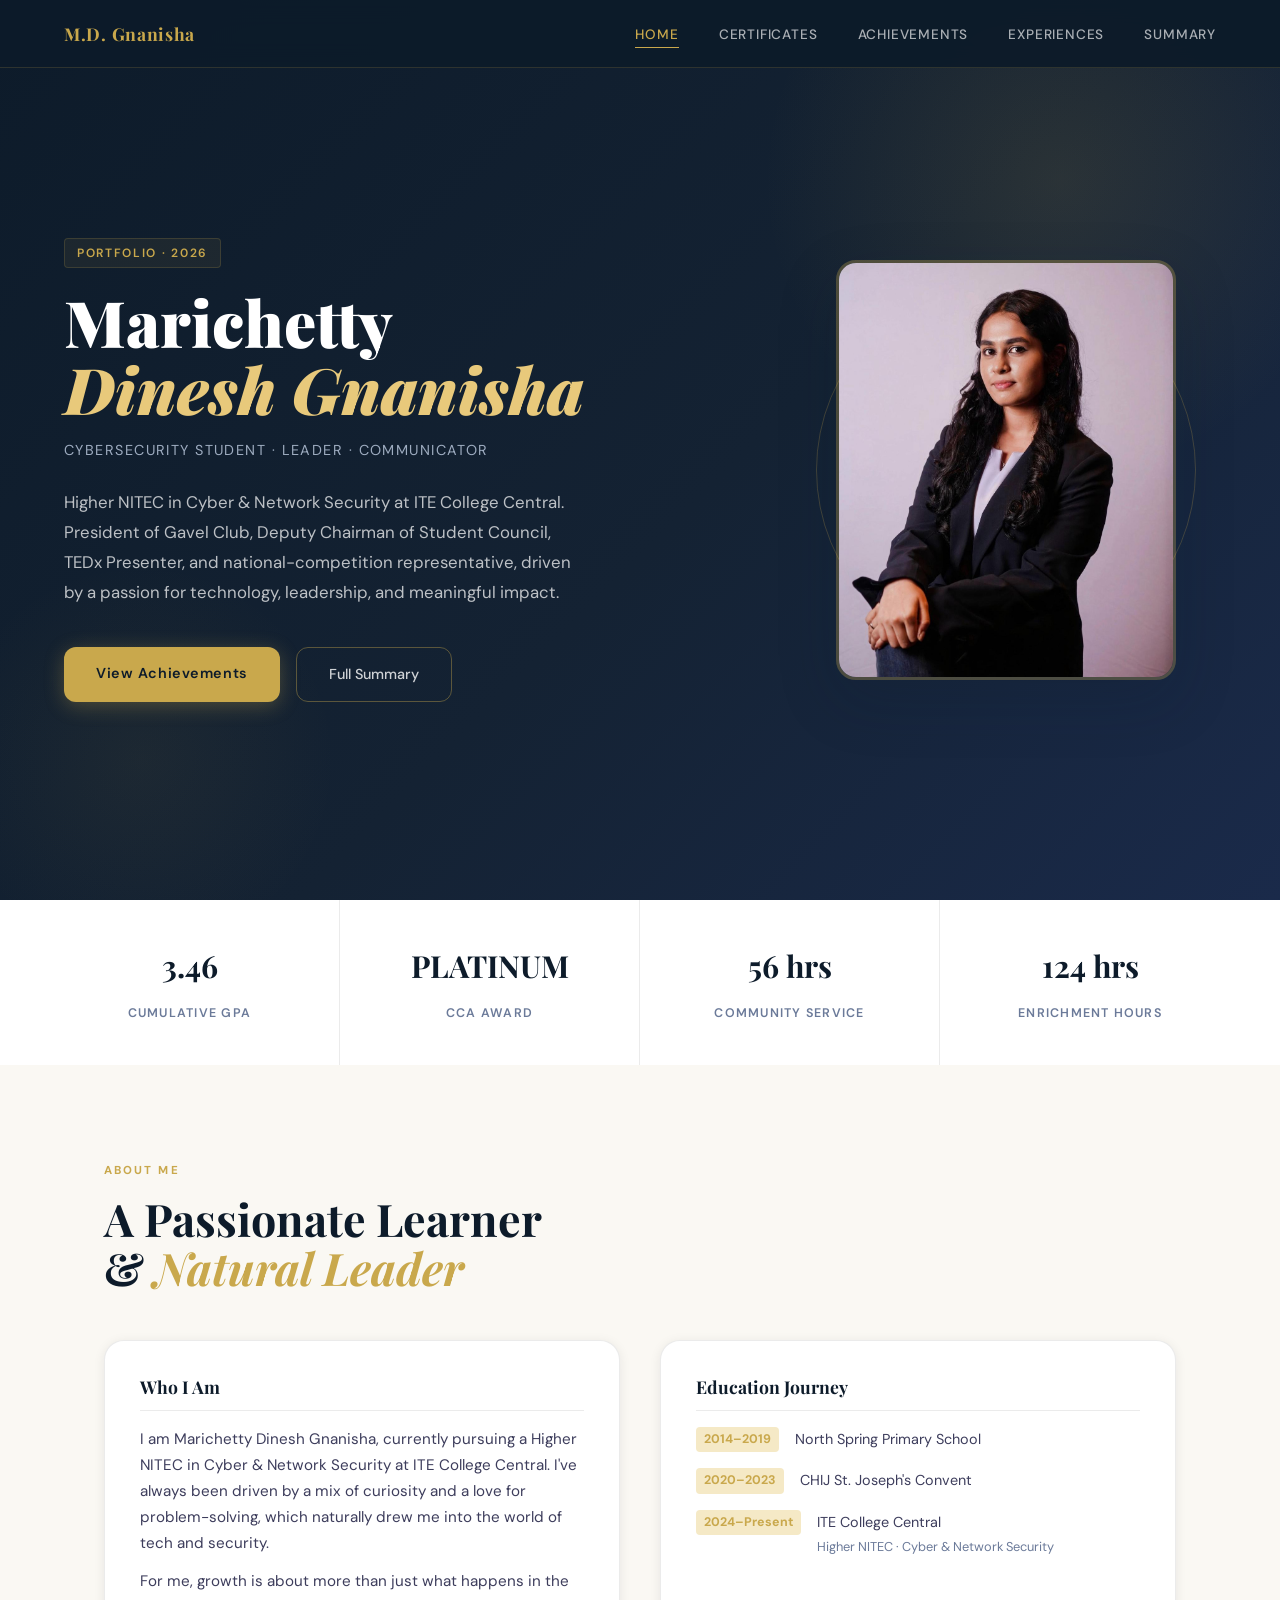
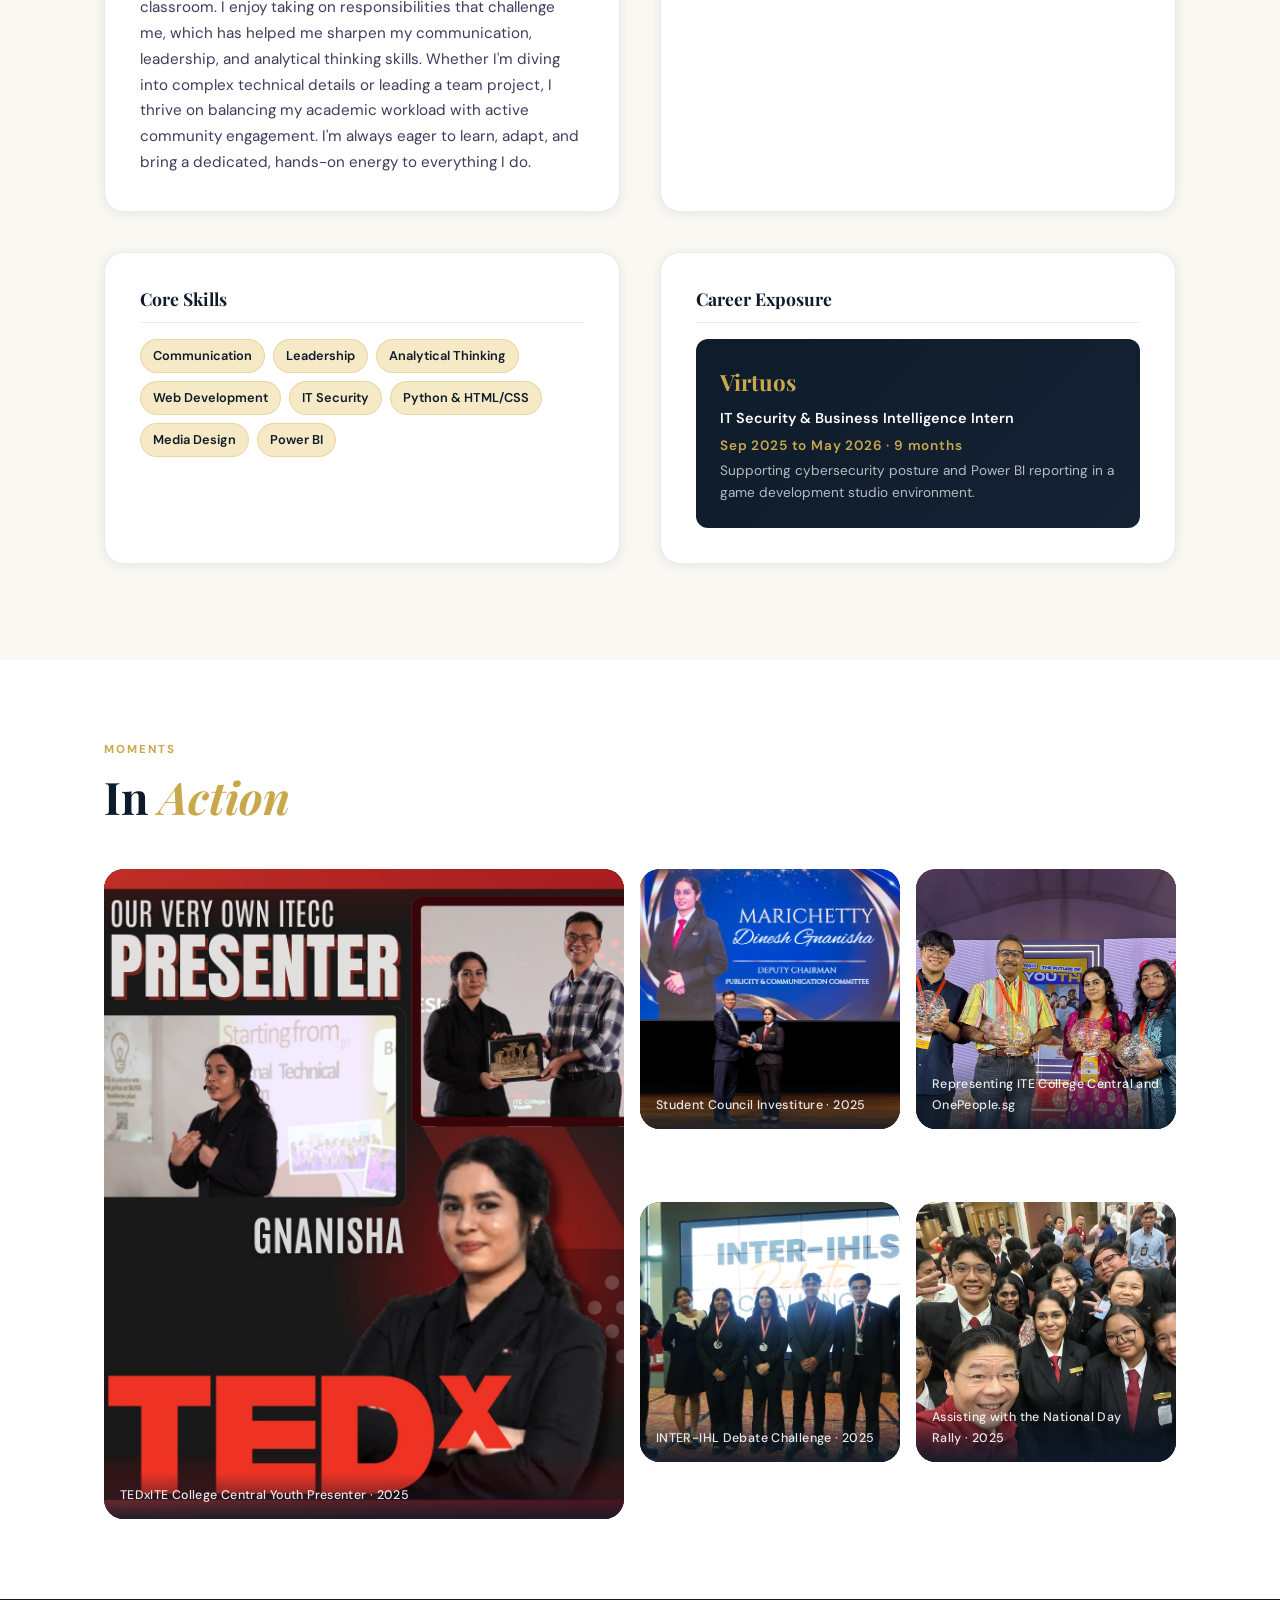
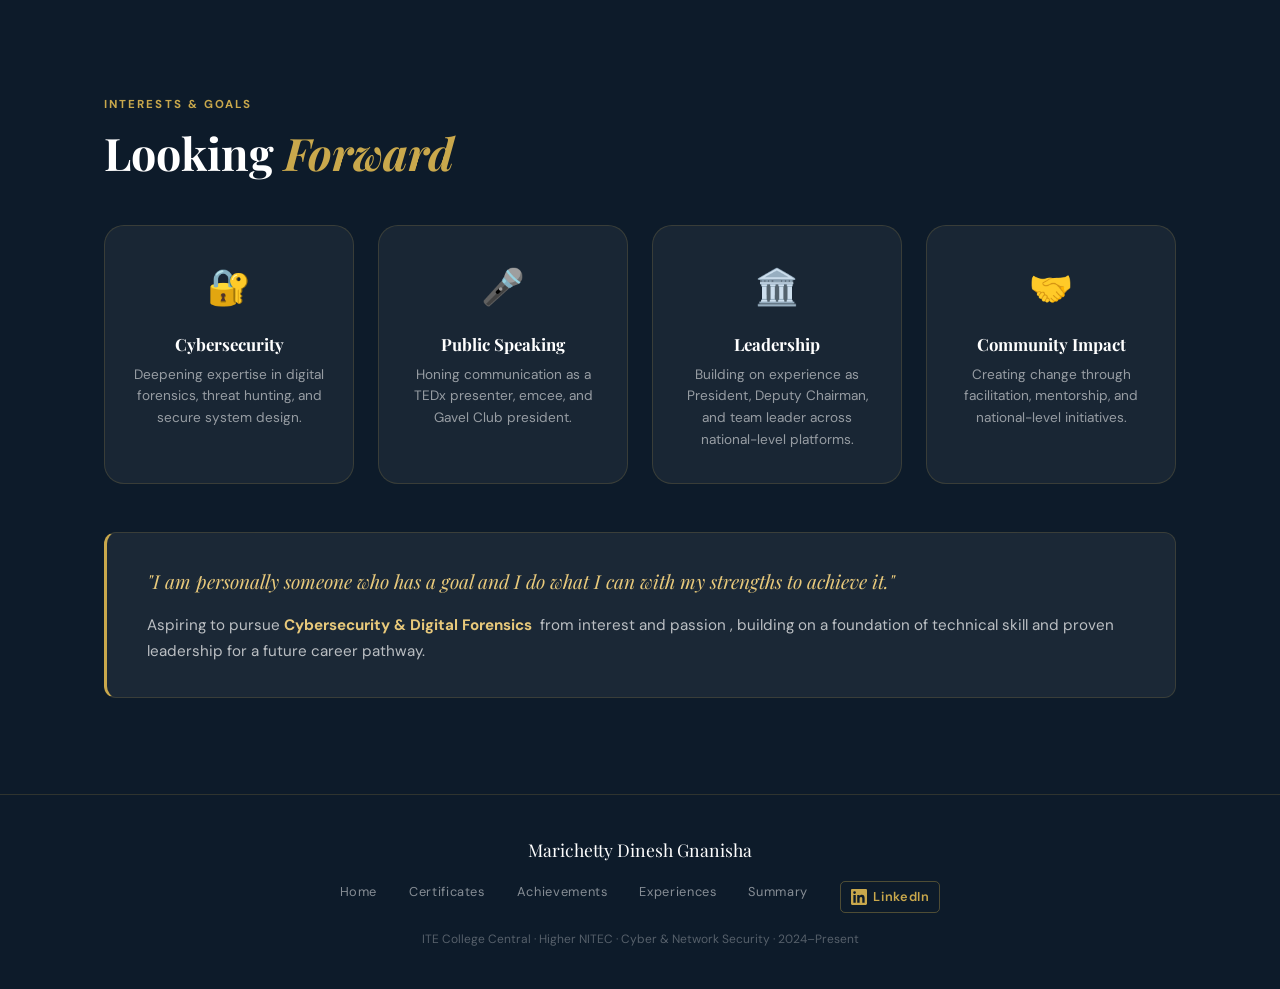
==== commit 7e1bc9b2: "Update index.html" ====
--- a/index.html
+++ b/index.html
@@ -55,7 +55,7 @@
   <section class="stats-section">
     <div class="stats-grid">
       <div class="stat-card">
-        <span class="stat-num">3.39</span>
+        <span class="stat-num">3.46</span>
         <span class="stat-label">Cumulative GPA</span>
       </div>
       <div class="stat-card">
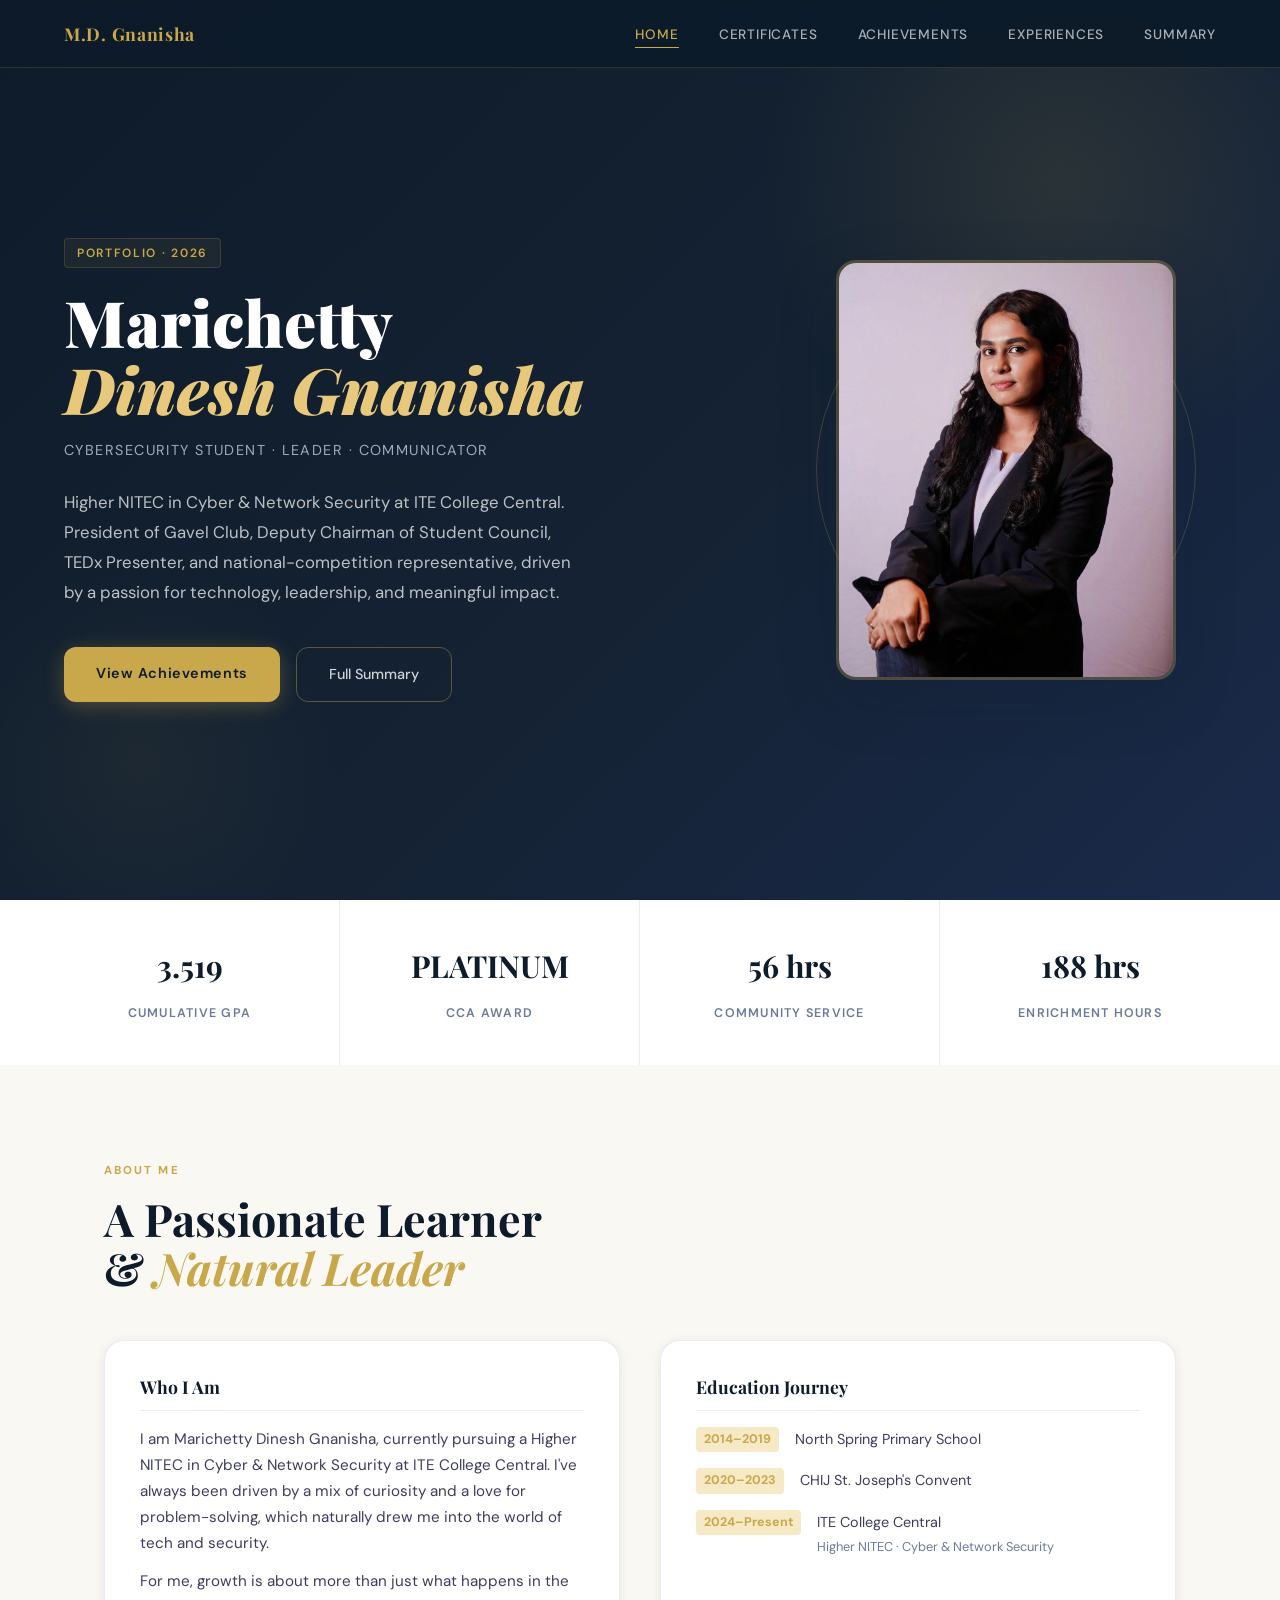
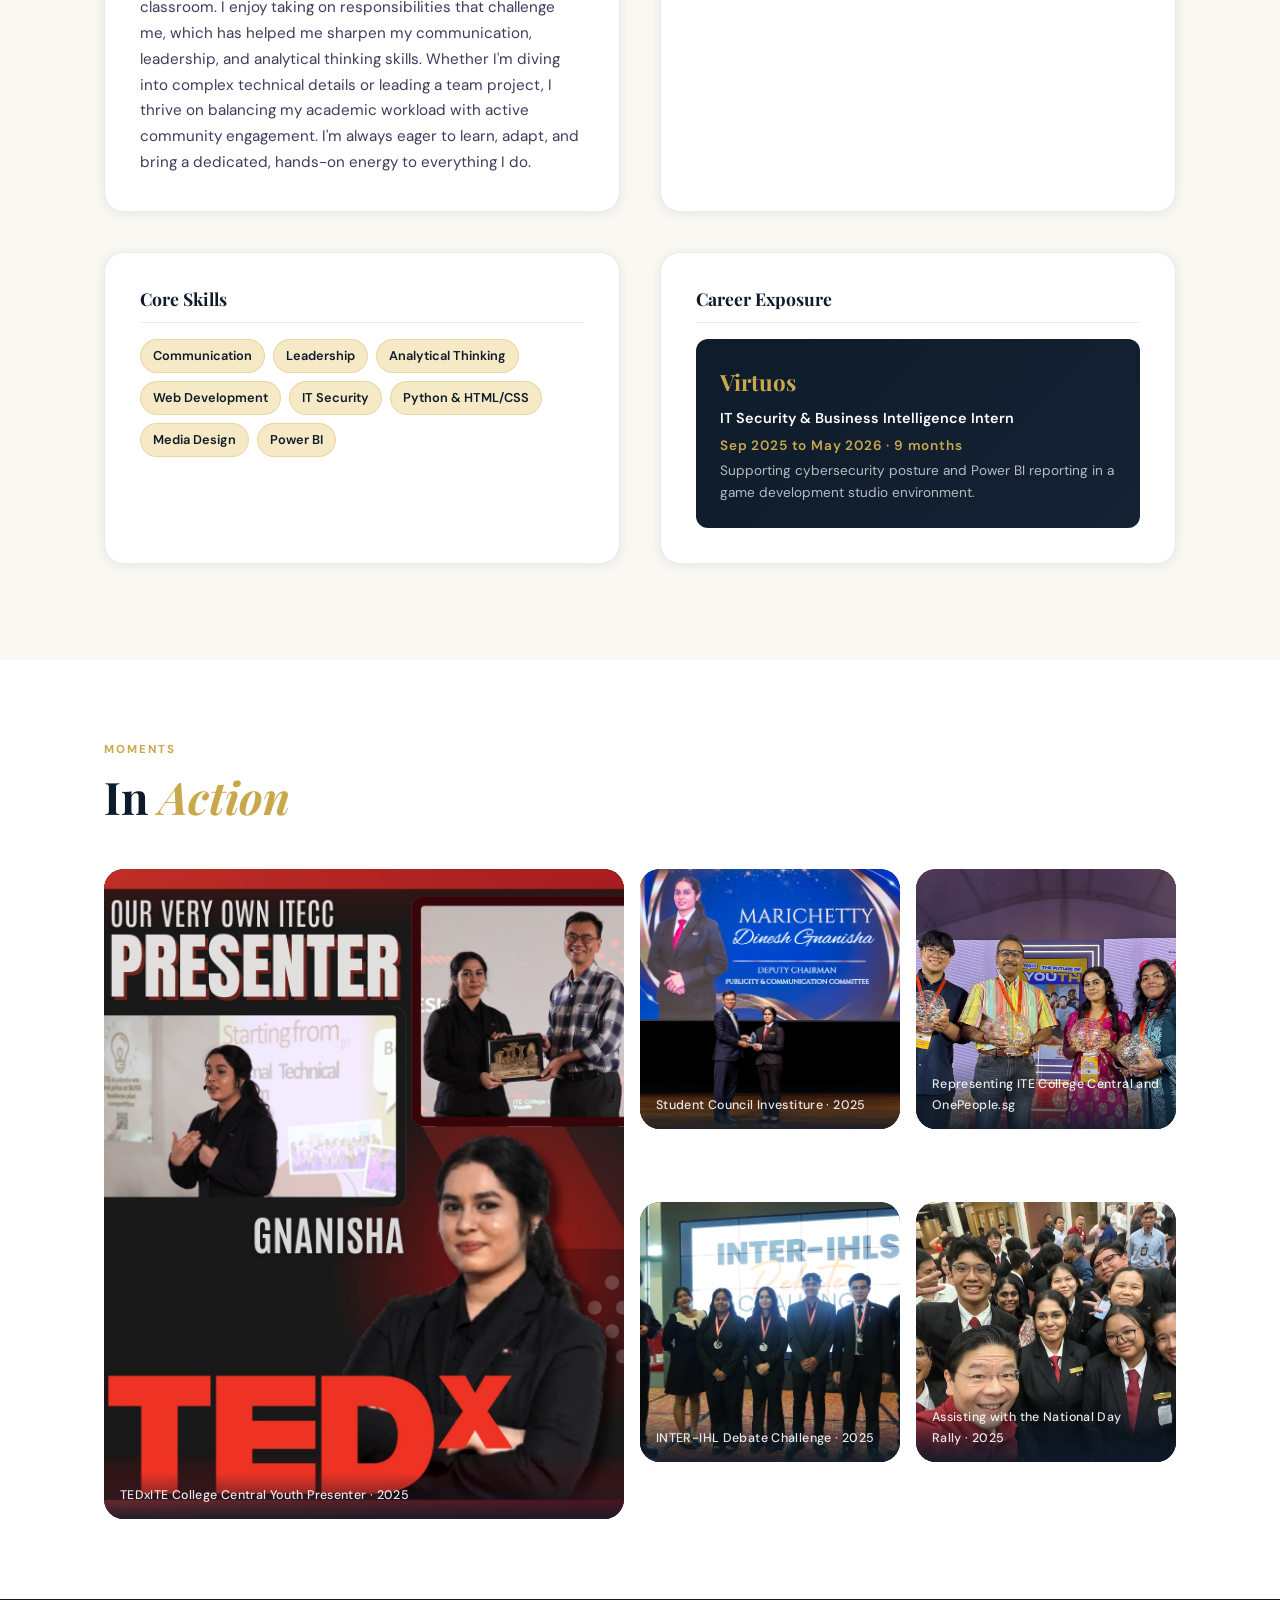
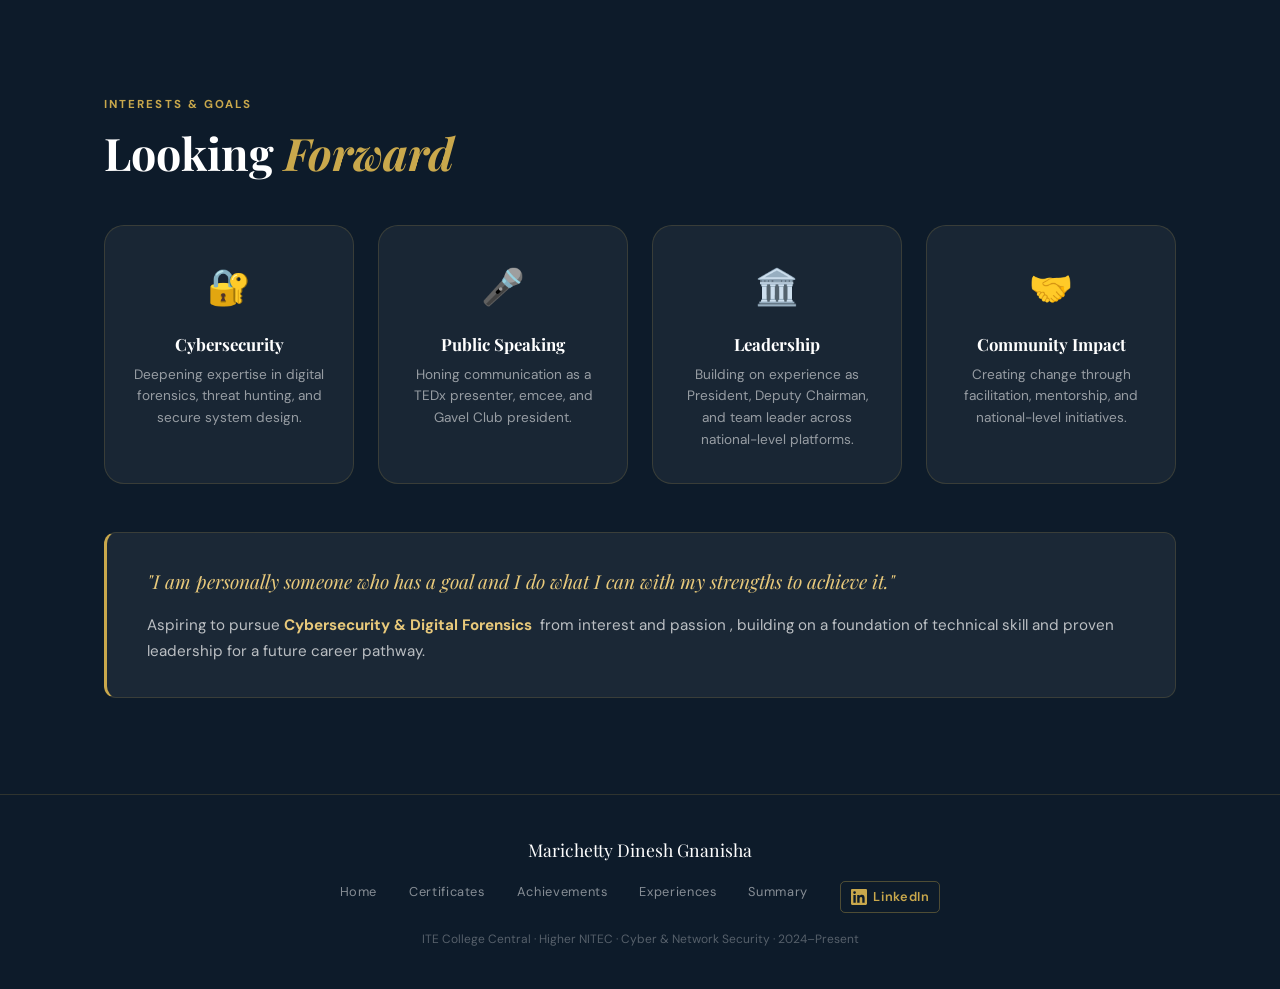
==== commit 344f525b: "Update index.html" ====
--- a/index.html
+++ b/index.html
@@ -55,7 +55,7 @@
   <section class="stats-section">
     <div class="stats-grid">
       <div class="stat-card">
-        <span class="stat-num">3.46</span>
+        <span class="stat-num">3.519</span>
         <span class="stat-label">Cumulative GPA</span>
       </div>
       <div class="stat-card">
@@ -67,7 +67,7 @@
         <span class="stat-label">Community Service</span>
       </div>
       <div class="stat-card">
-        <span class="stat-num">124 hrs</span>
+        <span class="stat-num">188 hrs</span>
         <span class="stat-label">Enrichment Hours</span>
       </div>
     </div>
